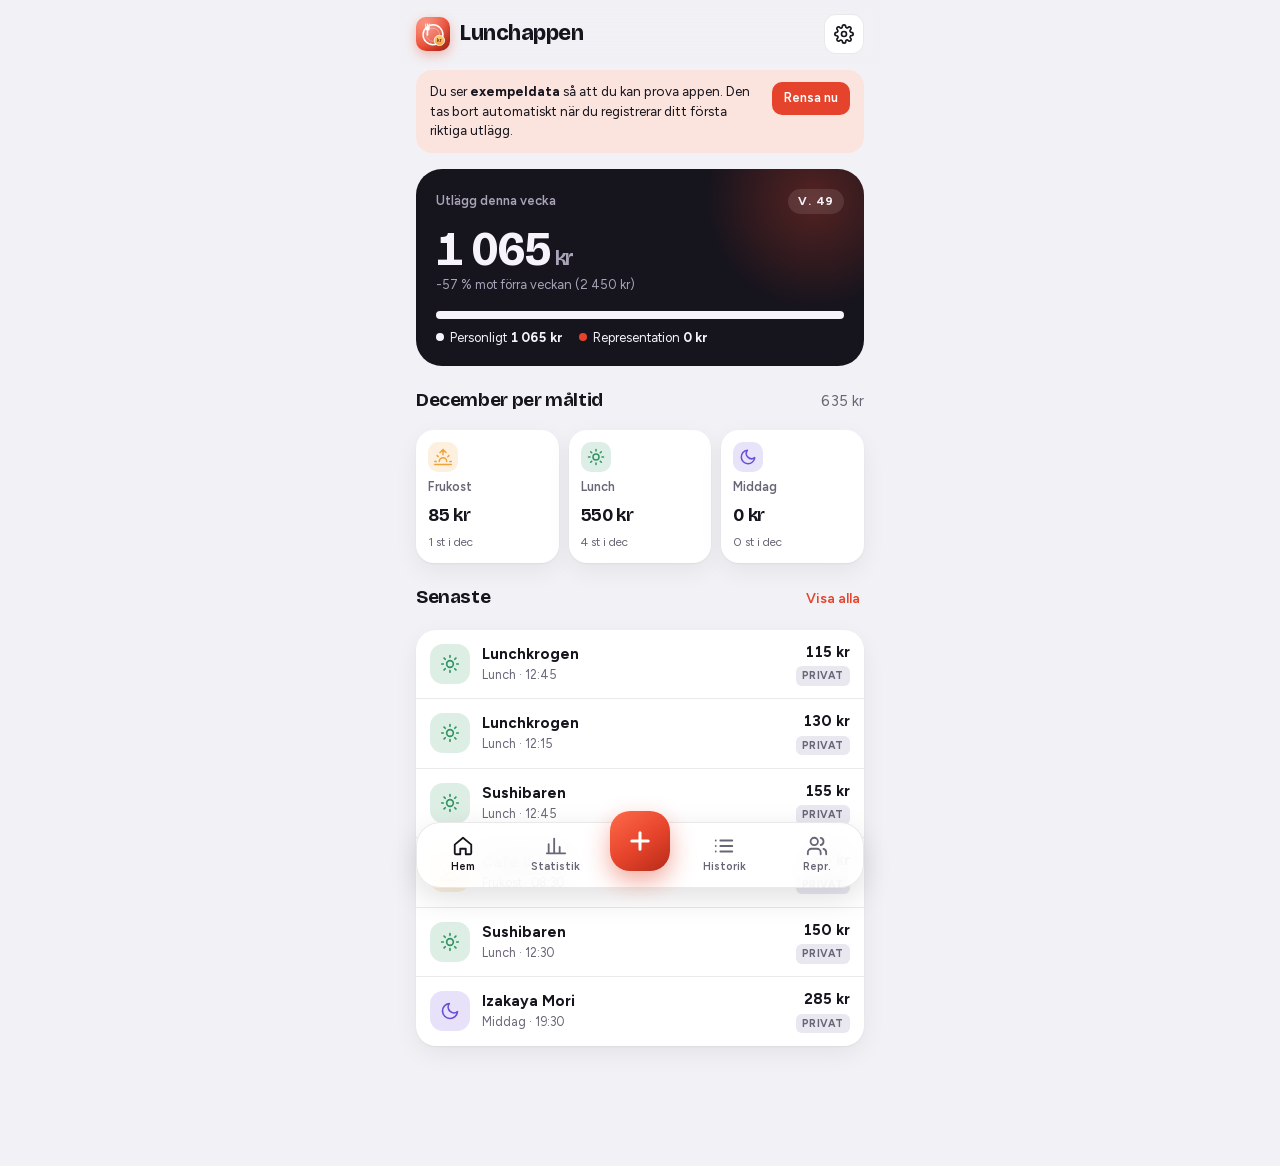
==== ios/Lunchappen/Web/index.html @ dd60bf5c "iOS-app i Xcode, integritetspolicy och byggskript - ios/: Xcode-projekt som paketerar webbappen med " ====
<!doctype html>
<html lang="sv">
<head>
<meta charset="utf-8">
<meta name="viewport" content="width=device-width,initial-scale=1,viewport-fit=cover">
<meta name="format-detection" content="telephone=no">
<title>Lunchappen</title>
<link rel="stylesheet" href="fonts/fonts.css">
<style>
/* Layout: one-column phone app (max 480px), sticky header, fixed bottom bar with a raised add button, bottom sheets for forms. */
:root{
  --bg:#F2F1F5; --surface:#FFFFFF; --surface-2:#E9E7EF; --fg:#16141D; --muted:#696577; --line:rgba(22,20,29,.09);
  --accent:#E5432B; --accent-ink:#FFFFFF; --accent-soft:#FCE4DE;
  --hero-bg:#16141D; --hero-fg:#F6F4FA; --hero-muted:#A9A4B8;
  --personal:#3B3850; --repr:#E5432B;
  --m-frukost:#F2A23A; --m-lunch:#2E9461; --m-middag:#6A4FD6;
  --ok:#2E9461;
  --shadow:0 1px 2px rgba(22,20,29,.05),0 8px 24px rgba(22,20,29,.06);
  --f-display:"Bricolage Grotesque","Avenir Next","Segoe UI",system-ui,sans-serif;
  --f-body:"Figtree","Helvetica Neue","Segoe UI",system-ui,sans-serif;
  --r:20px;
}
@media (prefers-color-scheme: dark){ :root:not([data-theme="light"]){
  --bg:#0E0D13; --surface:#18171F; --surface-2:#23212C; --fg:#F3F1F8; --muted:#9C97AB; --line:rgba(255,255,255,.08);
  --accent:#FF5B40; --accent-ink:#FFFFFF; --accent-soft:#3A1A15;
  --hero-bg:#1E1C27; --hero-fg:#F6F4FA; --hero-muted:#A9A4B8;
  --personal:#C9C5D8; --repr:#FF5B40;
  --m-frukost:#FFB24D; --m-lunch:#3FBF7F; --m-middag:#8C74F2;
  --ok:#3FBF7F; --shadow:0 1px 2px rgba(0,0,0,.4); color-scheme:dark;
}}
:root[data-theme="dark"]{
  --bg:#0E0D13; --surface:#18171F; --surface-2:#23212C; --fg:#F3F1F8; --muted:#9C97AB; --line:rgba(255,255,255,.08);
  --accent:#FF5B40; --accent-ink:#FFFFFF; --accent-soft:#3A1A15;
  --hero-bg:#1E1C27; --hero-fg:#F6F4FA; --hero-muted:#A9A4B8;
  --personal:#C9C5D8; --repr:#FF5B40;
  --m-frukost:#FFB24D; --m-lunch:#3FBF7F; --m-middag:#8C74F2;
  --ok:#3FBF7F; --shadow:0 1px 2px rgba(0,0,0,.4); color-scheme:dark;
}
*{box-sizing:border-box}
html,body{min-height:100%}
body{background:var(--bg);color:var(--fg);font-family:var(--f-body);font-size:15px;line-height:1.45;-webkit-font-smoothing:antialiased;-webkit-tap-highlight-color:transparent}
button,input,select,textarea{font:inherit;color:inherit}
button{cursor:pointer}
:focus-visible{outline:2.5px solid var(--accent);outline-offset:2px;border-radius:8px}
.num{font-variant-numeric:tabular-nums}
.app{max-width:480px;margin:0 auto;padding-inline:16px;padding-block:0 120px}

/* header */
.top{position:sticky;top:env(safe-area-inset-top,0px);z-index:5;background:color-mix(in srgb,var(--bg) 86%,transparent);backdrop-filter:blur(14px);-webkit-backdrop-filter:blur(14px);margin-inline:-16px;padding:14px 16px 10px;display:flex;align-items:center;justify-content:space-between;gap:12px}
.brand{display:flex;align-items:center;gap:10px}
.brand img{width:34px;height:34px;border-radius:10px;box-shadow:0 4px 12px rgba(229,67,43,.35)}
.brand h1{font-family:var(--f-display);font-size:22px;font-weight:750;letter-spacing:-.02em;margin:0;font-variation-settings:"opsz" 40}
.iconbtn{width:40px;height:40px;border-radius:12px;border:1px solid var(--line);background:var(--surface);display:grid;place-items:center}
.iconbtn svg{width:20px;height:20px}

.view{display:flex;flex-direction:column;gap:16px;padding-top:6px}
.view-title{font-family:var(--f-display);font-size:30px;font-weight:750;letter-spacing:-.03em;margin:4px 0 0;text-wrap:balance}
.eyebrow{font-size:11.5px;font-weight:700;letter-spacing:.08em;text-transform:uppercase;color:var(--muted)}

/* sample banner */
.banner{display:flex;gap:12px;align-items:flex-start;background:var(--accent-soft);border-radius:16px;padding:12px 14px;font-size:13.5px}
.banner p{margin:0;flex:1}
.banner button{border:0;background:var(--accent);color:var(--accent-ink);font-weight:600;border-radius:10px;padding:7px 12px;font-size:13px;white-space:nowrap}

/* hero */
.hero{background:var(--hero-bg);color:var(--hero-fg);border-radius:26px;padding:20px 20px 18px;position:relative;overflow:hidden}
.hero::after{content:"";position:absolute;right:-60px;top:-80px;width:220px;height:220px;border-radius:50%;background:radial-gradient(circle,color-mix(in srgb,var(--accent) 55%,transparent),transparent 70%);opacity:.55;pointer-events:none}
.hero .row{display:flex;justify-content:space-between;align-items:center;position:relative;z-index:1}
.hero .lbl{color:var(--hero-muted);font-size:13px;font-weight:600}
.hero .wk{font-size:12px;font-weight:700;letter-spacing:.06em;background:rgba(255,255,255,.1);border-radius:99px;padding:4px 10px}
.hero .big{font-family:var(--f-display);font-weight:700;font-size:48px;letter-spacing:-.035em;line-height:1.05;margin:10px 0 2px;position:relative;z-index:1;font-variation-settings:"opsz" 96}
.hero .big small{font-size:22px;font-weight:600;margin-left:4px;color:var(--hero-muted)}
.hero .cmp{font-size:13px;color:var(--hero-muted);position:relative;z-index:1}
.split{display:flex;height:8px;border-radius:99px;overflow:hidden;background:rgba(255,255,255,.1);margin:16px 0 10px;position:relative;z-index:1}
.split span{display:block;height:100%}
.legend{display:flex;gap:16px;flex-wrap:wrap;font-size:13px;position:relative;z-index:1}
.legend b{font-weight:650}
.dot{display:inline-block;width:8px;height:8px;border-radius:50%;margin-right:6px;vertical-align:1px}

/* meal tiles */
.meals{display:grid;grid-template-columns:repeat(3,1fr);gap:10px}
.meal{background:var(--surface);border-radius:18px;padding:12px;box-shadow:var(--shadow);display:flex;flex-direction:column;gap:6px;min-width:0}
.meal .ic{width:30px;height:30px;border-radius:10px;display:grid;place-items:center}
.meal .ic svg{width:18px;height:18px}
.meal .n{font-size:12.5px;color:var(--muted);font-weight:600}
.meal .v{font-family:var(--f-display);font-size:18px;font-weight:700;letter-spacing:-.02em;white-space:nowrap;overflow:hidden;text-overflow:ellipsis}
.meal .c{font-size:12px;color:var(--muted)}

/* sections & list */
.sec-h{display:flex;justify-content:space-between;align-items:baseline;margin-top:4px}
.sec-h h2{font-family:var(--f-display);font-size:19px;font-weight:700;letter-spacing:-.02em;margin:0}
.link{border:0;background:none;color:var(--accent);font-weight:600;font-size:14px;padding:4px}
.list{background:var(--surface);border-radius:var(--r);box-shadow:var(--shadow);overflow:hidden}
.item{display:flex;align-items:center;gap:12px;padding:12px 14px;border:0;background:none;width:100%;text-align:left;border-top:1px solid var(--line)}
.item:first-child{border-top:0}
.item:active{background:var(--surface-2)}
.item .ic{flex:none;width:40px;height:40px;border-radius:13px;display:grid;place-items:center}
.item .ic svg{width:20px;height:20px}
.item .mid{flex:1;min-width:0}
.item .t{display:block;font-weight:650;white-space:nowrap;overflow:hidden;text-overflow:ellipsis}
.item .s{display:block;font-size:12.5px;color:var(--muted);white-space:nowrap;overflow:hidden;text-overflow:ellipsis}
.item .amt{font-weight:700;white-space:nowrap;text-align:right}
.tag{display:inline-block;font-size:10.5px;font-weight:700;letter-spacing:.05em;text-transform:uppercase;border-radius:6px;padding:2px 6px;margin-top:3px}
.tag.repr{background:var(--accent-soft);color:var(--accent)}
.tag.pers{background:var(--surface-2);color:var(--muted)}
.empty{padding:28px 18px;text-align:center;color:var(--muted)}
.empty strong{display:block;color:var(--fg);font-size:16px;margin-bottom:4px}
.dayhead{display:flex;justify-content:space-between;padding:14px 4px 6px;font-size:13px;font-weight:650;color:var(--muted)}

/* stats */
.seg{display:grid;grid-template-columns:repeat(3,1fr);background:var(--surface-2);border-radius:14px;padding:4px;gap:4px}
.seg button{border:0;background:none;border-radius:10px;padding:9px 6px;font-weight:600;color:var(--muted)}
.seg button[aria-pressed="true"]{background:var(--surface);color:var(--fg);box-shadow:var(--shadow)}
.pnav{display:flex;align-items:center;justify-content:space-between;gap:8px}
.pnav .lab{text-align:center;flex:1;min-width:0}
.pnav .lab b{display:block;font-family:var(--f-display);font-size:18px;font-weight:700;letter-spacing:-.02em}
.pnav .lab span{font-size:13px;color:var(--muted)}
.card{background:var(--surface);border-radius:var(--r);box-shadow:var(--shadow);padding:16px}
.kpis{display:grid;grid-template-columns:1fr 1fr;gap:14px 12px}
.kpi .k{font-size:12.5px;color:var(--muted);font-weight:600}
.kpi .v{font-family:var(--f-display);font-size:22px;font-weight:700;letter-spacing:-.02em}
.kpi.main{grid-column:1/-1}
.kpi.main .v{font-size:38px;letter-spacing:-.035em}
.delta{font-size:12.5px;font-weight:650;border-radius:99px;padding:2px 8px;margin-left:6px;vertical-align:6px;background:var(--surface-2);color:var(--muted)}
.chart svg{display:block;width:100%;height:auto;overflow:visible}
.chart .gl{stroke:var(--line);stroke-width:1}
.chart text{fill:var(--muted);font-size:10px;font-family:var(--f-body)}
.chart .hl{fill:var(--fg);font-weight:700}
.rows{display:flex;flex-direction:column;gap:12px}
.brow .top2{display:flex;justify-content:space-between;font-size:14px;gap:8px}
.brow .top2 span:first-child{min-width:0;overflow:hidden;text-overflow:ellipsis;white-space:nowrap}
.brow .bar{height:8px;border-radius:99px;background:var(--surface-2);margin-top:6px;overflow:hidden}
.brow .bar i{display:block;height:100%;border-radius:99px}
.muted{color:var(--muted)}

/* filters */
.chips{display:flex;gap:8px;overflow-x:auto;padding-bottom:2px;scrollbar-width:none}
.chip{border:1px solid var(--line);background:var(--surface);border-radius:99px;padding:7px 14px;font-weight:600;font-size:13.5px;white-space:nowrap}
.chip[aria-pressed="true"]{background:var(--fg);color:var(--bg);border-color:var(--fg)}
.search{width:100%;border:1px solid var(--line);background:var(--surface);border-radius:14px;padding:11px 14px;font-size:16px}

/* bottom bar */
.tabbar{position:fixed;left:0;right:0;bottom:0;z-index:10;padding:0 16px calc(12px + env(safe-area-inset-bottom,0px));pointer-events:none}
.tabbar nav{pointer-events:auto;max-width:448px;margin:0 auto;display:grid;grid-template-columns:1fr 1fr 76px 1fr 1fr;align-items:center;background:color-mix(in srgb,var(--surface) 88%,transparent);backdrop-filter:blur(18px);-webkit-backdrop-filter:blur(18px);border:1px solid var(--line);border-radius:24px;height:66px;box-shadow:0 10px 30px rgba(0,0,0,.12)}
.tab{border:0;background:none;display:flex;flex-direction:column;align-items:center;gap:2px;font-size:11px;font-weight:600;color:var(--muted);padding:6px 0}
.tab svg{width:22px;height:22px}
.tab[aria-current="page"]{color:var(--fg)}
.fab{justify-self:center;width:60px;height:60px;border-radius:20px;border:0;background:linear-gradient(145deg,#FF6A4A,var(--accent) 55%,#B62B18);color:#fff;display:grid;place-items:center;box-shadow:0 10px 24px rgba(229,67,43,.45);transform:translateY(-14px);transition:transform .15s}
.fab:active{transform:translateY(-14px) scale(.94)}
.fab svg{width:28px;height:28px}

/* sheet */
.scrim{position:fixed;inset:0;background:rgba(10,8,16,.45);z-index:20;opacity:0;transition:opacity .2s}
.scrim.on{opacity:1}
.sheet{position:fixed;left:0;right:0;bottom:0;z-index:21;max-width:520px;margin:0 auto;background:var(--bg);border-radius:28px 28px 0 0;max-height:92%;overflow-y:auto;padding:8px 16px calc(20px + env(safe-area-inset-bottom,0px));transform:translateY(105%);transition:transform .28s cubic-bezier(.2,.8,.2,1)}
.sheet.on{transform:none}
.grab{width:40px;height:5px;border-radius:9px;background:var(--surface-2);margin:4px auto 10px}
.sheet h3{font-family:var(--f-display);font-size:22px;font-weight:700;letter-spacing:-.02em;margin:0}
.sh-head{display:flex;justify-content:space-between;align-items:center;margin-bottom:12px}
.form{display:flex;flex-direction:column;gap:14px}
.amount{background:var(--surface);border-radius:22px;padding:16px;display:flex;align-items:baseline;justify-content:center;gap:6px;box-shadow:var(--shadow)}
.amount input{border:0;background:none;outline:none;font-family:var(--f-display);font-weight:700;font-size:52px;letter-spacing:-.035em;width:100%;max-width:240px;text-align:right;font-variant-numeric:tabular-nums;padding:0}
.amount input::placeholder{color:var(--surface-2)}
.field .amount input{border:0;background:none;padding:0;border-radius:0}
.amount span{font-family:var(--f-display);font-size:24px;font-weight:600;color:var(--muted)}
.amount:focus-within{outline:2.5px solid var(--accent);outline-offset:2px}
.mealpick{display:grid;grid-template-columns:repeat(3,1fr);gap:8px}
.mealpick button{border:1.5px solid var(--line);background:var(--surface);border-radius:16px;padding:12px 6px;display:flex;flex-direction:column;align-items:center;gap:6px;font-weight:650}
.mealpick button svg{width:22px;height:22px}
.mealpick button[aria-pressed="true"]{border-color:var(--mc);background:color-mix(in srgb,var(--mc) 14%,var(--surface))}
.field{display:flex;flex-direction:column;gap:6px}
.field label{font-size:13px;font-weight:650;color:var(--muted)}
.field input,.field textarea,.field select{font-size:16px;border:1px solid var(--line);background:var(--surface);border-radius:14px;padding:12px 14px;width:100%;min-width:0}
.field textarea{resize:vertical;min-height:64px}
.two{display:grid;grid-template-columns:1fr 1fr;gap:10px}
.quick{display:flex;gap:6px;flex-wrap:wrap}
.quick button{border:0;background:var(--surface-2);border-radius:99px;padding:5px 11px;font-size:13px;font-weight:600}
.near{display:flex;flex-direction:column;gap:8px}
.near-st{display:flex;align-items:center;gap:8px;font-size:13px;color:var(--muted)}
.near-st svg{width:16px;height:16px;flex:none;color:var(--accent)}
.near-st.busy svg{animation:pulse 1.1s ease-in-out infinite}
@keyframes pulse{50%{opacity:.35}}
.quick button.nb{background:var(--surface);border:1px solid var(--line)}
.quick button.nb small{color:var(--muted);font-weight:500;margin-left:4px}
.quick button.nb[aria-pressed="true"]{border-color:var(--accent);background:var(--accent-soft)}
.lblrow{display:flex;justify-content:space-between;align-items:center;gap:8px}
.lblrow .link{font-size:13px;padding:0;display:inline-flex;align-items:center;gap:4px}
.lblrow .link svg{width:14px;height:14px}
.sublbl{font-size:11.5px;font-weight:700;letter-spacing:.06em;text-transform:uppercase;color:var(--muted)}
.switch{display:flex;align-items:center;gap:12px;background:var(--surface);border-radius:18px;padding:14px;border:1.5px solid transparent}
.switch.on{border-color:var(--accent);background:color-mix(in srgb,var(--accent) 7%,var(--surface))}
.switch .txt{flex:1}
.switch .txt b{display:block}
.switch .txt span{font-size:12.5px;color:var(--muted)}
.tgl{position:relative;width:52px;height:32px;flex:none}
.tgl input{position:absolute;inset:0;opacity:0;margin:0;cursor:pointer;z-index:1}
.tgl i{position:absolute;inset:0;border-radius:99px;background:var(--surface-2);transition:background .2s}
.tgl i::after{content:"";position:absolute;top:3px;left:3px;width:26px;height:26px;border-radius:50%;background:#fff;box-shadow:0 2px 6px rgba(0,0,0,.2);transition:transform .2s}
.tgl input:checked+i{background:var(--accent)}
.tgl input:checked+i::after{transform:translateX(20px)}
.tgl input:focus-visible+i{outline:2.5px solid var(--accent);outline-offset:2px}
.repr-fields{display:flex;flex-direction:column;gap:12px}
.btn{border:0;border-radius:16px;padding:15px;font-weight:700;font-size:16px;width:100%}
.btn.primary{background:var(--fg);color:var(--bg)}
.btn.ghost{background:var(--surface);color:var(--fg);border:1px solid var(--line)}
.btn.danger{background:none;color:var(--accent);font-weight:650}
.btn.danger.armed{background:var(--accent);color:var(--accent-ink)}
.err{color:var(--accent);font-size:13px;font-weight:600;margin:-6px 0 0;text-align:center}
.setlist{display:flex;flex-direction:column;gap:10px}
.setlist .card p{margin:4px 0 0;font-size:13px;color:var(--muted)}
.howto{font-size:13.5px;margin:0;padding-left:18px;color:var(--muted)}
.howto li{margin:3px 0}
.howto b{color:var(--fg)}

.toast{position:fixed;left:50%;bottom:calc(100px + env(safe-area-inset-bottom,0px));transform:translate(-50%,20px);background:var(--fg);color:var(--bg);padding:11px 16px;border-radius:14px;font-weight:600;font-size:14px;z-index:30;opacity:0;transition:all .25s;pointer-events:none;max-width:calc(100% - 32px);text-align:center}
.toast.on{opacity:1;transform:translate(-50%,0)}
.toast.warn{background:var(--accent);color:var(--accent-ink);display:flex;gap:10px;align-items:flex-start;text-align:left;padding:13px 16px;width:max-content}
.toast.warn svg{width:20px;height:20px;flex:none;margin-top:1px}
.bstat .row2{display:flex;justify-content:space-between;align-items:baseline;gap:8px;flex-wrap:wrap}
.bstat .big{font-family:var(--f-display);font-size:34px;font-weight:700;letter-spacing:-.03em}
.bstat .of{color:var(--muted);font-weight:600}
.pbar{height:12px;border-radius:99px;background:var(--surface-2);overflow:hidden;margin:12px 0 8px;position:relative}
.pbar i{display:block;height:100%;border-radius:99px;background:var(--ok);transition:width .3s}
.pbar.near i{background:var(--m-frukost)}
.pbar.over i{background:var(--accent)}
.bnote{font-size:13.5px;font-weight:650}
.bnote.over{color:var(--accent)}
.whist{display:flex;flex-direction:column;gap:10px}
.wrow{display:grid;grid-template-columns:44px 1fr auto;gap:10px;align-items:center;font-size:13.5px}
.wrow .bar{height:8px;border-radius:99px;background:var(--surface-2);overflow:hidden;position:relative}
.wrow .bar i{display:block;height:100%;background:var(--personal);border-radius:99px}
.wrow.over .bar i{background:var(--accent)}
.wrow .bar b{position:absolute;top:-3px;bottom:-3px;width:2px;background:var(--fg);opacity:.55}
.wrow.over .amt{color:var(--accent);font-weight:700}
.navrow{display:flex;align-items:center;gap:12px;width:100%;text-align:left;border:0;background:var(--surface);border-radius:var(--r);box-shadow:var(--shadow);padding:16px}
.navrow .mid{flex:1;min-width:0}
.navrow .mid span{display:block;font-size:13px;color:var(--muted)}
.navrow>svg{width:18px;height:18px;color:var(--muted)}

@media (prefers-reduced-motion: reduce){*{transition:none!important;animation:none!important}}
</style>

<style>html{color-scheme:light dark}body{margin:0;padding-top:env(safe-area-inset-top,0px);-webkit-user-select:none;user-select:none;-webkit-touch-callout:none}input,textarea{-webkit-user-select:text;user-select:text}[hidden]{display:none!important}img{max-width:100%}</style>
<script>try{var t=localStorage.getItem('lunchappen.theme');if(t==='light'||t==='dark')document.documentElement.setAttribute('data-theme',t)}catch(e){}</script>
</head>
<body>
<div class="app">
  <header class="top">
    <div class="brand"><img id="logo" alt=""><h1>Lunchappen</h1></div>
    <button class="iconbtn" id="btn-settings" aria-label="Inställningar">
      <svg viewBox="0 0 24 24" fill="none" stroke="currentColor" stroke-width="2" stroke-linecap="round"><circle cx="12" cy="12" r="3"/><path d="M19.4 15a1.7 1.7 0 0 0 .3 1.8l.1.1a2 2 0 1 1-2.8 2.8l-.1-.1a1.7 1.7 0 0 0-1.8-.3 1.7 1.7 0 0 0-1 1.5V21a2 2 0 1 1-4 0v-.1a1.7 1.7 0 0 0-1.1-1.5 1.7 1.7 0 0 0-1.8.3l-.1.1a2 2 0 1 1-2.8-2.8l.1-.1a1.7 1.7 0 0 0 .3-1.8 1.7 1.7 0 0 0-1.5-1H3a2 2 0 1 1 0-4h.1a1.7 1.7 0 0 0 1.5-1.1 1.7 1.7 0 0 0-.3-1.8l-.1-.1a2 2 0 1 1 2.8-2.8l.1.1a1.7 1.7 0 0 0 1.8.3H9a1.7 1.7 0 0 0 1-1.5V3a2 2 0 1 1 4 0v.1a1.7 1.7 0 0 0 1 1.5 1.7 1.7 0 0 0 1.8-.3l.1-.1a2 2 0 1 1 2.8 2.8l-.1.1a1.7 1.7 0 0 0-.3 1.8V9a1.7 1.7 0 0 0 1.5 1H21a2 2 0 1 1 0 4h-.1a1.7 1.7 0 0 0-1.5 1z"/></svg>
    </button>
  </header>
  <main id="view" class="view"></main>
</div>

<div class="tabbar"><nav aria-label="Huvudmeny">
  <button class="tab" data-tab="home"><svg viewBox="0 0 24 24" fill="none" stroke="currentColor" stroke-width="2" stroke-linecap="round" stroke-linejoin="round"><path d="M3 10.5 12 3l9 7.5V20a1 1 0 0 1-1 1h-5v-6h-6v6H4a1 1 0 0 1-1-1z"/></svg>Hem</button>
  <button class="tab" data-tab="stats"><svg viewBox="0 0 24 24" fill="none" stroke="currentColor" stroke-width="2" stroke-linecap="round"><path d="M4 20V10M10 20V4M16 20v-7M22 20H2"/></svg>Statistik</button>
  <button class="fab" id="btn-add" aria-label="Registrera utlägg"><svg viewBox="0 0 24 24" fill="none" stroke="currentColor" stroke-width="2.6" stroke-linecap="round"><path d="M12 5v14M5 12h14"/></svg></button>
  <button class="tab" data-tab="history"><svg viewBox="0 0 24 24" fill="none" stroke="currentColor" stroke-width="2" stroke-linecap="round"><path d="M8 6h13M8 12h13M8 18h13M3 6h.01M3 12h.01M3 18h.01"/></svg>Historik</button>
  <button class="tab" data-tab="repr"><svg viewBox="0 0 24 24" fill="none" stroke="currentColor" stroke-width="2" stroke-linecap="round" stroke-linejoin="round"><path d="M16 21v-2a4 4 0 0 0-4-4H6a4 4 0 0 0-4 4v2"/><circle cx="9" cy="7" r="4"/><path d="M22 21v-2a4 4 0 0 0-3-3.9M16 3.1a4 4 0 0 1 0 7.8"/></svg>Repr.</button>
</nav></div>

<div class="scrim" id="scrim" hidden></div>
<section class="sheet" id="sheet" role="dialog" aria-modal="true" aria-labelledby="sheet-title" hidden></section>
<div class="toast" id="toast" role="status" aria-live="polite"></div>

<script>
(function(){
'use strict';
const LS_KEY='lunchappen.v1';
const MEALS={
  frukost:{n:'Frukost',c:'var(--m-frukost)',ic:'<svg viewBox="0 0 24 24" fill="none" stroke="currentColor" stroke-width="2" stroke-linecap="round"><path d="M17 18a5 5 0 0 0-10 0M12 2v7M4.2 10.2l1.4 1.4M1 18h2M21 18h2M18.4 11.6l1.4-1.4M23 22H1M8 6l4-4 4 4"/></svg>'},
  lunch:{n:'Lunch',c:'var(--m-lunch)',ic:'<svg viewBox="0 0 24 24" fill="none" stroke="currentColor" stroke-width="2" stroke-linecap="round"><circle cx="12" cy="12" r="4"/><path d="M12 2v2M12 20v2M4.9 4.9l1.4 1.4M17.7 17.7l1.4 1.4M2 12h2M20 12h2M6.3 17.7l-1.4 1.4M19.1 4.9l-1.4 1.4"/></svg>'},
  middag:{n:'Middag',c:'var(--m-middag)',ic:'<svg viewBox="0 0 24 24" fill="none" stroke="currentColor" stroke-width="2" stroke-linecap="round" stroke-linejoin="round"><path d="M21 12.8A9 9 0 1 1 11.2 3a7 7 0 0 0 9.8 9.8z"/></svg>'}
};
const MONTHS=['januari','februari','mars','april','maj','juni','juli','augusti','september','oktober','november','december'];
const MON_SHORT=['jan','feb','mar','apr','maj','jun','jul','aug','sep','okt','nov','dec'];
const DAYS_SHORT=['mån','tis','ons','tors','fre','lör','sön'];
const DAYS_LONG=['måndag','tisdag','onsdag','torsdag','fredag','lördag','söndag'];

let state={entries:[],settings:{currency:'SEK'},sampleMode:false};
let ui={tab:'home',mode:'week',anchor:new Date(),filter:'all',q:''};

/* ---------- storage ---------- */
function load(){
  let raw=null;
  try{raw=localStorage.getItem(LS_KEY)}catch(e){}
  if(raw){try{const s=JSON.parse(raw);if(s&&Array.isArray(s.entries)){state=Object.assign(state,s);return}}catch(e){}}
  state.entries=makeSamples();state.sampleMode=true;
}
function save(){try{localStorage.setItem(LS_KEY,JSON.stringify(state))}catch(e){}}

/* ---------- helpers ---------- */
const $=s=>document.querySelector(s);
const esc=s=>String(s==null?'':s).replace(/[&<>"']/g,c=>({'&':'&amp;','<':'&lt;','>':'&gt;','"':'&quot;',"'":'&#39;'}[c]));
const pad=n=>String(n).padStart(2,'0');
const uid=()=>Date.now().toString(36)+Math.random().toString(36).slice(2,7);
function fmt(ore,opts){
  const cur=state.settings.currency||'SEK';
  const v=ore/100;
  const dec=(opts&&opts.dec)?2:(Number.isInteger(v)?0:2);
  try{return new Intl.NumberFormat('sv-SE',{style:'currency',currency:cur,minimumFractionDigits:dec,maximumFractionDigits:dec}).format(v)}catch(e){return v.toFixed(dec)+' '+cur}
}
function fmtNum(ore){return new Intl.NumberFormat('sv-SE',{maximumFractionDigits:0}).format(Math.round(ore/100))}
function curSym(){const c=state.settings.currency||'SEK';return ({SEK:'kr',NOK:'kr',DKK:'kr',EUR:'€',USD:'$',GBP:'£'})[c]||c}
function parseAmount(s){
  s=String(s||'').replace(/\s/g,'').replace(/kr/i,'').replace(',', '.');
  if(!/^\d+(\.\d{0,2})?$/.test(s))return NaN;
  return Math.round(parseFloat(s)*100);
}
function toLocalStr(d){return d.getFullYear()+'-'+pad(d.getMonth()+1)+'-'+pad(d.getDate())+'T'+pad(d.getHours())+':'+pad(d.getMinutes())}
function parseLocal(s){const m=/^(\d{4})-(\d{2})-(\d{2})T(\d{2}):(\d{2})/.exec(s||'');return m?new Date(+m[1],m[2]-1,+m[3],+m[4],+m[5]):new Date(NaN)}
function startOfDay(d){return new Date(d.getFullYear(),d.getMonth(),d.getDate())}
function addDays(d,n){const x=new Date(d);x.setDate(x.getDate()+n);return x}
function mondayOf(d){const x=startOfDay(d);const wd=(x.getDay()+6)%7;return addDays(x,-wd)}
function isoWeek(d){
  const t=new Date(Date.UTC(d.getFullYear(),d.getMonth(),d.getDate()));
  const day=t.getUTCDay()||7;t.setUTCDate(t.getUTCDate()+4-day);
  const y=t.getUTCFullYear();const y0=new Date(Date.UTC(y,0,1));
  return {week:Math.ceil(((t-y0)/864e5+1)/7),year:y};
}
function sameDay(a,b){return a.getFullYear()===b.getFullYear()&&a.getMonth()===b.getMonth()&&a.getDate()===b.getDate()}
function mealFor(d){const h=d.getHours()+d.getMinutes()/60;return h<10.5?'frukost':h<15.5?'lunch':'middag'}
function dayLabel(d){
  const today=startOfDay(new Date());const dd=startOfDay(d);
  const diff=Math.round((today-dd)/864e5);
  if(diff===0)return 'Idag';if(diff===1)return 'Igår';
  const s=DAYS_LONG[(d.getDay()+6)%7]+' '+d.getDate()+' '+MONTHS[d.getMonth()];
  return s.charAt(0).toUpperCase()+s.slice(1)+(d.getFullYear()!==today.getFullYear()?' '+d.getFullYear():'');
}

/* ---------- periods ---------- */
function range(mode,anchor){
  const a=new Date(anchor);
  if(mode==='week'){
    const start=mondayOf(a),end=addDays(start,7),w=isoWeek(start),last=addDays(start,6);
    const sub=start.getMonth()===last.getMonth()?start.getDate()+'–'+last.getDate()+' '+MON_SHORT[last.getMonth()]:start.getDate()+' '+MON_SHORT[start.getMonth()]+' – '+last.getDate()+' '+MON_SHORT[last.getMonth()];
    return {start,end,title:'Vecka '+w.week,sub:sub+' '+last.getFullYear(),
      buckets:DAYS_SHORT.map((l,i)=>({l:l,s:addDays(start,i),e:addDays(start,i+1)}))};
  }
  if(mode==='month'){
    const start=new Date(a.getFullYear(),a.getMonth(),1),end=new Date(a.getFullYear(),a.getMonth()+1,1);
    const n=Math.round((end-start)/864e5),b=[];
    for(let i=0;i<n;i++){const s=addDays(start,i);b.push({l:(i===0||(i+1)%5===0)?String(i+1):'',s:s,e:addDays(start,i+1)})}
    const t=MONTHS[a.getMonth()];
    return {start,end,title:t.charAt(0).toUpperCase()+t.slice(1),sub:String(a.getFullYear()),buckets:b};
  }
  const start=new Date(a.getFullYear(),0,1),end=new Date(a.getFullYear()+1,0,1);
  return {start,end,title:String(a.getFullYear()),sub:'Hela året',
    buckets:MON_SHORT.map((l,i)=>({l:l.charAt(0).toUpperCase(),s:new Date(a.getFullYear(),i,1),e:new Date(a.getFullYear(),i+1,1)}))};
}
function shift(mode,anchor,dir){
  const a=new Date(anchor);
  if(mode==='week')return addDays(a,7*dir);
  if(mode==='month')return new Date(a.getFullYear(),a.getMonth()+dir,1);
  return new Date(a.getFullYear()+dir,0,1);
}
function inRange(r){return state.entries.filter(e=>{const d=parseLocal(e.date);return d>=r.start&&d<r.end})}
function sum(list,pred){return list.reduce((t,e)=>t+(!pred||pred(e)?e.amount:0),0)}

/* ---------- samples ---------- */
function makeSamples(){
  let seed=42;const rnd=()=>(seed=(seed*16807)%2147483647)/2147483647;
  const pick=a=>a[Math.floor(rnd()*a.length)];
  const lunchP=['Lunchkrogen','Bistro Nord','Thai Garden','Sushibaren','Café Linnea','Pizzeria Napoli','Tre Bröder'];
  const dinnerP=['Hamnkrogen','Brasserie Ljus','Trattoria Sole','Bistro Nord','Izakaya Mori'];
  const bfP=['Café Linnea','Bageriet','Espressobaren'];
  const clients=['Nordvik AB – Anna Berg, Johan Ek','Kvarn & Co – Sara Lind','Holm Konsult – Peter Holm, Lisa Ny','Bergström Bygg – Erik Bergström'];
  const out=[];const today=startOfDay(new Date());
  for(let i=75;i>=0;i--){
    const d=addDays(today,-i);const wd=(d.getDay()+6)%7;
    const mk=(meal,h,place,min,max,repr)=>{
      const dt=new Date(d);dt.setHours(h,Math.floor(rnd()*4)*15);
      if(dt>new Date())return;
      const amt=Math.round((min+rnd()*(max-min))/5)*500;
      const e={id:uid()+i+meal,amount:amt,meal:meal,type:repr?'representation':'personlig',place:place,date:toLocalStr(dt),note:'',sample:true};
      if(repr){e.guests=pick(clients);e.purpose=pick(['Kundmöte','Uppföljning av offert','Projektstart','Avtalsförhandling'])}
      out.push(e);
    };
    if(rnd()<.22)mk('frukost',8,pick(bfP),45,98,false);
    if(wd<5&&rnd()<.82){const r=rnd()<.12;mk('lunch',12,pick(lunchP),109,r?420:169,r)}
    if(rnd()<(wd>=4?.45:.2)){const r=wd<5&&rnd()<.3;mk('middag',19,pick(dinnerP),210,r?1450:560,r)}
  }
  return out;
}

/* ---------- render: shared ---------- */
function mealIcon(m,size){const M=MEALS[m];return '<span class="ic" style="background:color-mix(in srgb,'+M.c+' 16%,transparent);color:'+M.c+'">'+M.ic+'</span>'}
function itemHTML(e){
  const d=parseLocal(e.date);const M=MEALS[e.meal]||MEALS.lunch;
  const sub=[M.n,pad(d.getHours())+':'+pad(d.getMinutes()),e.type==='representation'&&e.guests?e.guests:''].filter(Boolean).join(' · ');
  return '<button class="item" data-edit="'+esc(e.id)+'">'+mealIcon(e.meal)+
    '<span class="mid"><span class="t">'+esc(e.place||'Restaurang')+'</span><span class="s">'+esc(sub)+'</span></span>'+
    '<span class="amt num">'+fmt(e.amount)+'<br><span class="tag '+(e.type==='representation'?'repr">Repr':'pers">Privat')+'</span></span></button>';
}
function sorted(list){return list.slice().sort((a,b)=>a.date<b.date?1:a.date>b.date?-1:0)}
function bannerHTML(){
  return state.sampleMode?'<div class="banner"><p>Du ser <b>exempeldata</b> så att du kan prova appen. Den tas bort automatiskt när du registrerar ditt första riktiga utlägg.</p><button data-act="clear-samples">Rensa nu</button></div>':'';
}

/* ---------- home ---------- */
function renderHome(){
  const now=new Date();const r=range('week',now);const list=inRange(r);
  const prev=inRange(range('week',addDays(now,-7)));
  const total=sum(list),pers=sum(list,e=>e.type!=='representation'),repr=total-pers;
  const prevTotal=sum(prev);
  const mr=range('month',now);const mlist=inRange(mr);
  const pct=total?Math.round(pers/total*100):0;
  let cmp='Inga utlägg förra veckan';
  if(prevTotal){const d=Math.round((total-prevTotal)/prevTotal*100);cmp=(d>0?'+':'')+d+' % mot förra veckan ('+fmt(prevTotal)+')'}
  const w=isoWeek(now);
  const tiles=Object.keys(MEALS).map(k=>{
    const l=mlist.filter(e=>e.meal===k);
    return '<div class="meal">'+mealIcon(k).replace('class="ic"','class="ic"')+'<span class="n">'+MEALS[k].n+'</span><span class="v num">'+fmt(sum(l))+'</span><span class="c">'+l.length+' st i '+MON_SHORT[now.getMonth()]+'</span></div>';
  }).join('');
  const recent=sorted(state.entries).slice(0,6);
  $('#view').innerHTML=bannerHTML()+
   '<section class="hero" aria-label="Den här veckan">'+
     '<div class="row"><span class="lbl">Utlägg denna vecka</span><span class="wk">V. '+w.week+'</span></div>'+
     '<div class="big num">'+fmtNum(total)+'<small>'+esc(curSym())+'</small></div>'+
     '<div class="cmp">'+esc(cmp)+'</div>'+
     '<div class="split" role="img" aria-label="'+pct+' procent personligt"><span style="width:'+(total?pers/total*100:0)+'%;background:var(--hero-fg)"></span><span style="width:'+(total?repr/total*100:0)+'%;background:var(--repr)"></span></div>'+
     '<div class="legend"><span><i class="dot" style="background:var(--hero-fg)"></i>Personligt <b class="num">'+fmt(pers)+'</b></span><span><i class="dot" style="background:var(--repr)"></i>Representation <b class="num">'+fmt(repr)+'</b></span></div>'+
   '</section>'+
   '<div class="sec-h"><h2>'+MONTHS[now.getMonth()].replace(/^./,c=>c.toUpperCase())+' per måltid</h2><span class="muted num">'+fmt(sum(mlist))+'</span></div>'+
   '<div class="meals">'+tiles+'</div>'+
   '<div class="sec-h"><h2>Senaste</h2><button class="link" data-go="history">Visa alla</button></div>'+
   '<div class="list">'+(recent.length?recent.map(itemHTML).join(''):'<div class="empty"><strong>Inga utlägg än</strong>Tryck på plus för att registrera din första måltid.</div>')+'</div>';
}

/* ---------- stats ---------- */
function chartSVG(r){
  const W=340,H=170,top=10,bottom=22,left=4,right=40;
  const ch=H-top-bottom,cw=W-left-right;
  const data=r.buckets.map(b=>{const l=state.entries.filter(e=>{const d=parseLocal(e.date);return d>=b.s&&d<b.e});return {l:b.l,p:sum(l,e=>e.type!=='representation'),x:sum(l,e=>e.type==='representation'),now:new Date()>=b.s&&new Date()<b.e}});
  const max=Math.max(1,...data.map(d=>d.p+d.x));
  const stepRaw=max/100/3;const mag=Math.pow(10,Math.floor(Math.log10(Math.max(stepRaw,1))));
  const step=[1,2,2.5,5,10].map(m=>m*mag).find(s=>s>=stepRaw)*100;
  const ymax=step*3;
  const y=v=>top+ch-(v/ymax)*ch;
  const n=data.length,slot=cw/n,bw=Math.max(3,Math.min(26,slot*.62));
  let g='';
  for(let i=0;i<=3;i++){const v=step*i;g+='<line class="gl" x1="'+left+'" x2="'+(W-right+4)+'" y1="'+y(v)+'" y2="'+y(v)+'"/><text x="'+(W-right+8)+'" y="'+(y(v)+3.5)+'">'+fmtNum(v)+'</text>'}
  let bars='';
  data.forEach((d,i)=>{
    const cx=left+slot*i+slot/2,x=cx-bw/2,rad=Math.min(5,bw/2);
    const hp=(d.p/ymax)*ch,hx=(d.x/ymax)*ch;
    if(d.p+d.x>0){
      const tot=hp+hx,yt=top+ch-tot;
      bars+='<clipPath id="cp'+i+'"><rect x="'+x+'" y="'+yt+'" width="'+bw+'" height="'+(tot+rad)+'" rx="'+rad+'"/></clipPath>'+
        '<g clip-path="url(#cp'+i+')"><rect x="'+x+'" y="'+(top+ch-hp)+'" width="'+bw+'" height="'+hp+'" fill="var(--personal)"/>'+
        '<rect x="'+x+'" y="'+yt+'" width="'+bw+'" height="'+hx+'" fill="var(--repr)"/></g>';
    }else{
      bars+='<rect x="'+x+'" y="'+(top+ch-2)+'" width="'+bw+'" height="2" rx="1" fill="var(--surface-2)"/>';
    }
    if(d.l)bars+='<text x="'+cx+'" y="'+(H-6)+'" text-anchor="middle"'+(d.now?' class="hl"':'')+'>'+d.l+'</text>';
  });
  return '<svg viewBox="0 0 '+W+' '+H+'" role="img" aria-label="Utlägg per period">'+g+bars+'</svg>';
}
function renderStats(){
  const r=range(ui.mode,ui.anchor);const list=inRange(r);
  const prevR=range(ui.mode,shift(ui.mode,ui.anchor,-1));const prevT=sum(inRange(prevR));
  const total=sum(list),repr=sum(list,e=>e.type==='representation'),pers=total-repr;
  const avg=list.length?Math.round(total/list.length):0;
  let delta='';
  if(prevT){const d=Math.round((total-prevT)/prevT*100);delta='<span class="delta">'+(d>0?'+':'')+d+' %</span>'}
  const mealRows=Object.keys(MEALS).map(k=>{const l=list.filter(e=>e.meal===k),t=sum(l);
    return '<div class="brow"><div class="top2"><span><i class="dot" style="background:'+MEALS[k].c+'"></i>'+MEALS[k].n+' <span class="muted">· '+l.length+' st · snitt '+(l.length?fmt(Math.round(t/l.length)):'–')+'</span></span><b class="num">'+fmt(t)+'</b></div><div class="bar"><i style="width:'+(total?t/total*100:0)+'%;background:'+MEALS[k].c+'"></i></div></div>'}).join('');
  const places={};list.forEach(e=>{const p=(e.place||'Okänt').trim();places[p]=places[p]||{t:0,n:0};places[p].t+=e.amount;places[p].n++});
  const top=Object.entries(places).sort((a,b)=>b[1].t-a[1].t).slice(0,5);
  const topMax=top.length?top[0][1].t:1;
  const topRows=top.length?top.map(([p,v])=>'<div class="brow"><div class="top2"><span>'+esc(p)+' <span class="muted">· '+v.n+' besök</span></span><b class="num">'+fmt(v.t)+'</b></div><div class="bar"><i style="width:'+(v.t/topMax*100)+'%;background:var(--fg)"></i></div></div>').join(''):'<p class="muted" style="margin:0">Inga besök i perioden.</p>';
  const isCurrent=r.start<=new Date()&&new Date()<r.end;
  $('#view').innerHTML=
   '<h2 class="view-title">Statistik</h2>'+
   '<div class="seg" role="group" aria-label="Period">'+[['week','Vecka'],['month','Månad'],['year','År']].map(([k,l])=>'<button data-mode="'+k+'" aria-pressed="'+(ui.mode===k)+'">'+l+'</button>').join('')+'</div>'+
   '<div class="pnav"><button class="iconbtn" data-shift="-1" aria-label="Föregående period"><svg viewBox="0 0 24 24" fill="none" stroke="currentColor" stroke-width="2.2" stroke-linecap="round"><path d="m15 18-6-6 6-6"/></svg></button>'+
     '<div class="lab"><b>'+esc(r.title)+'</b><span>'+esc(r.sub)+(isCurrent?'':' · <button class="link" data-act="today" style="padding:0;font-size:13px">Till nu</button>')+'</span></div>'+
     '<button class="iconbtn" data-shift="1" aria-label="Nästa period"><svg viewBox="0 0 24 24" fill="none" stroke="currentColor" stroke-width="2.2" stroke-linecap="round"><path d="m9 18 6-6-6-6"/></svg></button></div>'+
   '<div class="card"><div class="kpis">'+
     '<div class="kpi main"><div class="k">Totalt</div><div class="v num">'+fmt(total)+delta+'</div></div>'+
     '<div class="kpi"><div class="k"><i class="dot" style="background:var(--personal)"></i>Personligt</div><div class="v num">'+fmt(pers)+'</div></div>'+
     '<div class="kpi"><div class="k"><i class="dot" style="background:var(--repr)"></i>Representation</div><div class="v num">'+fmt(repr)+'</div></div>'+
     '<div class="kpi"><div class="k">Måltider</div><div class="v num">'+list.length+'</div></div>'+
     '<div class="kpi"><div class="k">Snitt per måltid</div><div class="v num">'+(list.length?fmt(avg):'–')+'</div></div>'+
   '</div></div>'+
   '<div class="card chart">'+chartSVG(r)+'</div>'+
   '<div class="sec-h"><h2>Per måltid</h2></div><div class="card rows">'+mealRows+'</div>'+
   '<div class="sec-h"><h2>Mest besökt</h2></div><div class="card rows">'+topRows+'</div>';
}

/* ---------- history / representation ---------- */
function renderList(reprOnly){
  let list=state.entries;
  const f=reprOnly?'representation':ui.filter;
  if(f!=='all')list=list.filter(e=>f==='representation'?e.type==='representation':e.type!=='representation');
  const q=ui.q.trim().toLowerCase();
  if(q)list=list.filter(e=>[e.place,e.guests,e.purpose,e.note,MEALS[e.meal]&&MEALS[e.meal].n].join(' ').toLowerCase().includes(q));
  list=sorted(list);
  const groups=[];let cur=null;
  list.forEach(e=>{const k=e.date.slice(0,10);if(!cur||cur.k!==k){cur={k:k,d:parseLocal(e.date),items:[]};groups.push(cur)}cur.items.push(e)});
  const head=reprOnly?
    '<h2 class="view-title">Representation</h2><p class="muted" style="margin:-8px 0 0">Alla måltider du markerat som representation, med deltagare och syfte.</p>'+
    '<div class="card"><div class="kpis"><div class="kpi"><div class="k">I år</div><div class="v num">'+fmt(sum(inRange(range('year',new Date())),e=>e.type==='representation'))+'</div></div><div class="kpi"><div class="k">Denna månad</div><div class="v num">'+fmt(sum(inRange(range('month',new Date())),e=>e.type==='representation'))+'</div></div></div></div>'
    :'<h2 class="view-title">Historik</h2><div class="chips" role="group" aria-label="Filter">'+[['all','Alla'],['personlig','Personligt'],['representation','Representation']].map(([k,l])=>'<button class="chip" data-filter="'+k+'" aria-pressed="'+(ui.filter===k)+'">'+l+'</button>').join('')+'</div>';
  $('#view').innerHTML=(reprOnly?'':bannerHTML())+head+
   '<input class="search" id="q" type="search" placeholder="Sök restaurang, deltagare, syfte…" value="'+esc(ui.q)+'" aria-label="Sök">'+
   '<div id="groups">'+(groups.length?groups.map(g=>'<div class="dayhead"><span>'+esc(dayLabel(g.d))+'</span><span class="num">'+fmt(sum(g.items))+'</span></div><div class="list">'+g.items.map(itemHTML).join('')+'</div>').join(''):
     '<div class="list"><div class="empty"><strong>'+(reprOnly?'Ingen representation än':'Inget att visa')+'</strong>'+(reprOnly?'Slå på "Representation" när du registrerar en måltid med kund eller kollega.':'Prova ett annat filter eller en annan sökning.')+'</div></div>')+'</div>';
}

function render(){
  document.querySelectorAll('.tab').forEach(t=>{if(t.dataset.tab===ui.tab)t.setAttribute('aria-current','page');else t.removeAttribute('aria-current')});
  if(ui.tab==='home')renderHome();
  else if(ui.tab==='stats')renderStats();
  else if(ui.tab==='history')renderList(false);
  else renderList(true);
}

/* ---------- sheet ---------- */
let sheetCtx=null;
function openSheet(html,onMount){
  const s=$('#sheet'),sc=$('#scrim');
  s.innerHTML='<div class="grab"></div>'+html;
  s.hidden=false;sc.hidden=false;s.scrollTop=0;
  requestAnimationFrame(()=>{s.classList.add('on');sc.classList.add('on')});
  document.body.style.overflow='hidden';
  if(onMount)onMount(s);
}
function closeSheet(){
  const s=$('#sheet'),sc=$('#scrim');
  s.classList.remove('on');sc.classList.remove('on');document.body.style.overflow='';
  setTimeout(()=>{s.hidden=true;sc.hidden=true;s.innerHTML=''},280);
  sheetCtx=null;
}
function recentPlaces(){
  const seen=[];sorted(state.entries).forEach(e=>{const p=(e.place||'').trim();if(p&&!seen.includes(p))seen.push(p)});return seen;
}
function openEntry(id){
  const ex=id?state.entries.find(e=>e.id===id):null;
  const now=new Date();
  const e=ex?Object.assign({},ex):{amount:0,meal:mealFor(now),type:'personlig',place:'',date:toLocalStr(now),guests:'',purpose:'',note:''};
  sheetCtx={e:e,id:ex?ex.id:null,armed:false};
  const places=recentPlaces();
  const amtStr=ex?String(ex.amount/100).replace('.',','):'';
  openSheet(
   '<div class="sh-head"><h3 id="sheet-title">'+(ex?'Ändra utlägg':'Nytt utlägg')+'</h3><button class="iconbtn" data-act="close" aria-label="Stäng"><svg viewBox="0 0 24 24" fill="none" stroke="currentColor" stroke-width="2.2" stroke-linecap="round"><path d="M18 6 6 18M6 6l12 12"/></svg></button></div>'+
   '<form class="form" id="f" novalidate>'+
    '<label class="amount"><input id="f-amount" inputmode="decimal" autocomplete="off" placeholder="0" value="'+esc(amtStr)+'" aria-label="Belopp"><span>'+esc(curSym())+'</span></label>'+
    '<div class="mealpick" role="group" aria-label="Måltid">'+Object.keys(MEALS).map(k=>'<button type="button" data-meal="'+k+'" style="--mc:'+MEALS[k].c+';color:'+(e.meal===k?MEALS[k].c:'inherit')+'" aria-pressed="'+(e.meal===k)+'">'+MEALS[k].ic+'<span style="color:var(--fg)">'+MEALS[k].n+'</span></button>').join('')+'</div>'+
    '<label class="switch'+(e.type==='representation'?' on':'')+'" id="sw"><span class="txt"><b>Representation</b><span id="sw-sub">'+(e.type==='representation'?'Ange deltagare och syfte nedan':'Av: registreras som personligt utlägg')+'</span></span><span class="tgl"><input type="checkbox" id="f-repr"'+(e.type==='representation'?' checked':'')+'><i></i></span></label>'+
    '<div class="repr-fields" id="rf"'+(e.type==='representation'?'':' hidden')+'>'+
      '<div class="field"><label for="f-guests">Deltagare och företag</label><input id="f-guests" value="'+esc(e.guests)+'" placeholder="t.ex. Anna Berg, Nordvik AB"></div>'+
      '<div class="field"><label for="f-purpose">Syfte</label><input id="f-purpose" value="'+esc(e.purpose)+'" placeholder="t.ex. Kundmöte om nytt avtal"></div>'+
    '</div>'+
    '<div class="field"><div class="lblrow"><label for="f-place">Restaurang</label><button type="button" class="link" data-act="locate">'+PIN+'Hitta nära mig</button></div><input id="f-place" list="dl-places" value="'+esc(e.place)+'" placeholder="Var åt du?" autocomplete="off"><datalist id="dl-places">'+places.map(p=>'<option value="'+esc(p)+'">').join('')+'</datalist>'+
      '<div class="near" id="near"'+(ex&&!ex.lat?' hidden':'')+'>'+(ex&&ex.lat?'<a class="near-st" href="https://www.openstreetmap.org/?mlat='+ex.lat+'&mlon='+ex.lon+'#map=18/'+ex.lat+'/'+ex.lon+'" target="_blank" rel="noopener">'+PIN+'Visa platsen på kartan</a>':'')+'</div>'+
      (places.length&&!ex?'<span class="sublbl">Senaste</span><div class="quick">'+places.slice(0,5).map(p=>'<button type="button" data-place="'+esc(p)+'">'+esc(p)+'</button>').join('')+'</div>':'')+'</div>'+
    '<div class="field"><label for="f-date">Datum och tid</label><input id="f-date" type="datetime-local" value="'+esc(e.date)+'"></div>'+
    '<div class="field"><label for="f-note">Anteckning</label><textarea id="f-note" placeholder="Valfritt">'+esc(e.note)+'</textarea></div>'+
    '<p class="err" id="f-err" hidden></p>'+
    '<button class="btn primary" type="submit">'+(ex?'Spara ändringar':'Spara utlägg')+'</button>'+
    (ex?'<button class="btn danger" type="button" data-act="delete">Radera utlägg</button>':'')+
   '</form>',
   s=>{if(!ex){setTimeout(()=>{const i=s.querySelector('#f-amount');i&&i.focus()},300);if(state.settings.autoPlace!==false)locate()}
     s.querySelector('#f-place').addEventListener('input',()=>{if(sheetCtx)sheetCtx.typed=true})}
  );
}

/* ---------- location: nearby restaurants (OpenStreetMap) ---------- */
const PIN='<svg viewBox="0 0 24 24" fill="none" stroke="currentColor" stroke-width="2.2" stroke-linecap="round" stroke-linejoin="round"><path d="M12 22s7-6.2 7-12a7 7 0 0 0-14 0c0 5.8 7 12 7 12z"/><circle cx="12" cy="10" r="2.5"/></svg>';
const OVERPASS=['https://overpass-api.de/api/interpreter','https://overpass.private.coffee/api/interpreter'];
const RADIUS=150;
function distM(a,b,c,d){const t=Math.PI/180,x=(d-b)*t*Math.cos((a+c)/2*t),y=(c-a)*t;return Math.round(Math.sqrt(x*x+y*y)*6371000)}
/* iOS app: talk to the native shell (location, Apple Maps, share sheet, haptics) */
const NATIVE=!!(window.LUNCHAPPEN_NATIVE&&window.webkit&&window.webkit.messageHandlers&&window.webkit.messageHandlers.native);
const nativeWait={};let nativeSeq=0;
window.__nativeResolve=function(id,r){const w=nativeWait[id];if(!w)return;delete nativeWait[id];if(r&&r.e)w.rej(r.e);else w.res(r?r.v:null)};
function nativeCall(type,data){return new Promise((res,rej)=>{const id='n'+(++nativeSeq);nativeWait[id]={res,rej};window.webkit.messageHandlers.native.postMessage(Object.assign({type:type,id:id},data||{}))})}
function nativeSend(type,data){if(NATIVE)try{window.webkit.messageHandlers.native.postMessage(Object.assign({type:type},data||{}))}catch(e){}}
function getPos(){if(NATIVE)return nativeCall('location').catch(e=>{throw {code:e==='denied'?1:2}});return new Promise((res,rej)=>{if(!navigator.geolocation)return rej({code:0});navigator.geolocation.getCurrentPosition(p=>res(p.coords),rej,{enableHighAccuracy:true,timeout:12000,maximumAge:60000})})}
async function fetchNearby(lat,lon){
  if(NATIVE)return nativeCall('nearby',{lat:lat,lon:lon,radius:RADIUS});
  const q='[out:json][timeout:8];nwr(around:'+RADIUS+','+lat+','+lon+')[amenity~"^(restaurant|cafe|fast_food|bar|pub|food_court|biergarten)$"][name];out center 30;';
  for(const url of OVERPASS){
    try{
      const ctl=new AbortController(),tm=setTimeout(()=>ctl.abort(),10000);
      const r=await fetch(url,{method:'POST',body:'data='+encodeURIComponent(q),headers:{'Content-Type':'application/x-www-form-urlencoded'},signal:ctl.signal});
      clearTimeout(tm);if(!r.ok)continue;
      const j=await r.json();
      return (j.elements||[]).map(el=>{const la=el.lat!=null?el.lat:el.center&&el.center.lat,lo=el.lon!=null?el.lon:el.center&&el.center.lon;return {name:el.tags&&el.tags.name,d:distM(lat,lon,la,lo)}}).filter(x=>x.name&&isFinite(x.d));
    }catch(e){}
  }
  throw new Error('net');
}
function knownNearby(lat,lon){
  const best={};
  state.entries.forEach(e=>{if(e.lat==null||!e.place)return;const d=distM(lat,lon,e.lat,e.lon);if(d<=RADIUS&&(!best[e.place]||d<best[e.place].d))best[e.place]={name:e.place,d:d,known:true}});
  return Object.values(best);
}
function nearStatus(txt,busy){return '<span class="near-st'+(busy?' busy':'')+'">'+PIN+'<span>'+txt+'</span></span>'}
async function locate(){
  const ctx=sheetCtx,box=$('#near');if(!ctx||!box)return;
  box.hidden=false;box.innerHTML=nearStatus('Letar efter restauranger nära dig…',true);
  let c;
  try{c=await getPos()}catch(err){
    if(sheetCtx!==ctx)return;
    box.innerHTML=nearStatus(err&&err.code===1?'Platsåtkomst är avstängd. Tillåt plats för Lunchappen i telefonens inställningar, eller skriv in restaurangen själv.':'Kunde inte hitta din position just nu. Skriv in restaurangen själv.');return;
  }
  if(sheetCtx!==ctx)return;
  ctx.e.lat=Math.round(c.latitude*1e5)/1e5;ctx.e.lon=Math.round(c.longitude*1e5)/1e5;
  const known=knownNearby(c.latitude,c.longitude);
  let osm=[],netFail=false;
  try{osm=await fetchNearby(c.latitude,c.longitude)}catch(e){netFail=true}
  if(sheetCtx!==ctx)return;
  const seen={},list=[];
  known.concat(osm).sort((a,b)=>(b.known?1:0)-(a.known?1:0)||a.d-b.d).forEach(x=>{const k=x.name.toLowerCase();if(!seen[k]){seen[k]=1;list.push(x)}});
  // known places first only when they're about as close as the nearest map hit
  list.sort((a,b)=>(a.d-(a.known?40:0))-(b.d-(b.known?40:0)));
  const top=list.slice(0,6);
  if(!top.length){box.innerHTML=nearStatus(netFail?'Kunde inte nå kartan. Skriv in restaurangen själv.':'Inga restauranger hittades inom '+RADIUS+' m.');return}
  const inp=$('#f-place');let msg='Restauranger nära dig';
  if(inp&&!ctx.typed&&!inp.value.trim()){inp.value=top[0].name;msg='Ifylld automatiskt: <b>'+esc(top[0].name)+'</b>, '+top[0].d+' m bort. Fel ställe? Välj ett annat.'}
  box.innerHTML=nearStatus(msg)+'<div class="quick">'+top.map(x=>'<button type="button" class="nb" data-place="'+esc(x.name)+'" aria-pressed="'+(inp&&inp.value===x.name)+'">'+esc(x.name)+'<small>'+x.d+' m</small></button>').join('')+'</div>';
}
function submitEntry(){
  const s=$('#sheet');const c=sheetCtx;if(!c)return;
  const prevEntries=state.sampleMode?[]:state.entries.map(x=>Object.assign({},x));
  const amt=parseAmount(s.querySelector('#f-amount').value);
  const err=s.querySelector('#f-err');
  if(!(amt>0)){err.textContent='Ange ett belopp, till exempel 129 eller 129,50.';err.hidden=false;s.querySelector('#f-amount').focus();return}
  const date=s.querySelector('#f-date').value;
  if(isNaN(parseLocal(date))){err.textContent='Välj datum och tid.';err.hidden=false;return}
  const repr=s.querySelector('#f-repr').checked;
  const e=Object.assign(c.e,{amount:amt,type:repr?'representation':'personlig',place:s.querySelector('#f-place').value.trim(),date:date.slice(0,16),
    guests:repr?s.querySelector('#f-guests').value.trim():'',purpose:repr?s.querySelector('#f-purpose').value.trim():'',note:s.querySelector('#f-note').value.trim()});
  let msg;
  if(c.id){const i=state.entries.findIndex(x=>x.id===c.id);if(i>=0)state.entries[i]=e;msg='Ändringen är sparad'}
  else{
    delete e.sample;e.id=uid();
    if(state.sampleMode){state.entries=[];state.sampleMode=false;msg='Exempeldatan är borttagen och ditt första utlägg sparat'}
    else msg=fmt(amt)+' sparat som '+(repr?'representation':'personligt');
    state.entries.push(e);
  }
  save();closeSheet();render();
  const bw=budgetWarning(prevEntries,e);nativeSend('haptic',{kind:bw&&/överskriden|över veckobudgeten/.test(bw)?'warning':'success'});if(bw)toast(bw,true);else toast(msg);
}
function openSettings(){
  const curs=['SEK','EUR','NOK','DKK','USD','GBP'];
  openSheet(
   '<div class="sh-head"><h3 id="sheet-title">Inställningar</h3><button class="iconbtn" data-act="close" aria-label="Stäng"><svg viewBox="0 0 24 24" fill="none" stroke="currentColor" stroke-width="2.2" stroke-linecap="round"><path d="M18 6 6 18M6 6l12 12"/></svg></button></div>'+
   '<div class="setlist">'+
    '<div class="card field"><label id="lbl-theme">Utseende</label><div class="seg" role="group" aria-labelledby="lbl-theme">'+[['auto','Automatiskt'],['light','Ljust'],['dark','Mörkt']].map(([k,l])=>'<button type="button" data-theme-pick="'+k+'" aria-pressed="'+((state.settings.theme||'auto')===k)+'">'+l+'</button>').join('')+'</div><p style="margin:2px 0 0;font-size:13px;color:var(--muted)">Automatiskt följer telefonens inställning.</p></div>'+
    '<button class="navrow" data-act="budget"><span class="mid"><b>Veckobudget</b><span>'+budgetSummary()+'</span></span><svg viewBox="0 0 24 24" fill="none" stroke="currentColor" stroke-width="2.2" stroke-linecap="round"><path d="m9 18 6-6-6-6"/></svg></button>'+
    '<div class="card field"><label for="s-cur">Valuta</label><select id="s-cur">'+curs.map(c=>'<option'+(state.settings.currency===c?' selected':'')+'>'+c+'</option>').join('')+'</select></div>'+
    '<label class="switch'+(state.settings.autoPlace!==false?' on':'')+'" id="sw-loc"><span class="txt"><b>Hitta restaurang automatiskt</b><span>Använder din position och '+(NATIVE?'Apple Kartor':'OpenStreetMap')+'. Positionen skickas bara för att söka restauranger och sparas med utlägget i telefonen.</span></span><span class="tgl"><input type="checkbox" id="s-loc"'+(state.settings.autoPlace!==false?' checked':'')+'><i></i></span></label>'+
    '<div class="card"><b>Exportera</b><p>CSV öppnas i Excel eller Numbers. Kolumner: datum, måltid, typ, restaurang, belopp, deltagare och syfte.</p><div class="two" style="margin-top:12px"><button class="btn ghost" data-act="csv">Ladda ner CSV</button><button class="btn ghost" data-act="copycsv">Kopiera CSV</button></div></div>'+
    '<div class="card"><b>Säkerhetskopia</b><p>Datan sparas bara i den här enheten. Spara en kopia ibland, eller flytta datan till en ny telefon.</p><div class="two" style="margin-top:12px"><button class="btn ghost" data-act="backup">Spara kopia</button><label class="btn ghost" style="text-align:center;cursor:pointer">Återställ<input type="file" id="s-import" accept="application/json,.json" hidden></label></div></div>'+
    '<div class="card"><b>Lägg till på hemskärmen</b><ol class="howto"><li><b>iPhone:</b> öppna i Safari, tryck på Dela och välj Lägg till på hemskärmen.</li><li><b>Android:</b> öppna i Chrome, tryck på menyn och välj Installera app.</li></ol><button class="btn ghost" data-act="install" id="s-install" style="margin-top:12px" hidden>Installera nu</button></div>'+
    '<button class="btn danger" data-act="wipe">Radera all data</button>'+
   '</div>',
   s=>{if(deferredPrompt)s.querySelector('#s-install').hidden=false}
  );
}
function toCSV(){
  const rows=[['Datum','Tid','Måltid','Typ','Restaurang','Belopp','Valuta','Deltagare','Syfte','Anteckning']];
  sorted(state.entries).reverse().forEach(e=>{const d=e.date.split('T');rows.push([d[0],d[1],MEALS[e.meal]?MEALS[e.meal].n:e.meal,e.type==='representation'?'Representation':'Personligt',e.place,(e.amount/100).toFixed(2).replace('.',','),state.settings.currency,e.guests||'',e.purpose||'',e.note||''])});
  return rows.map(r=>r.map(v=>{v=String(v==null?'':v);return /[;"\n]/.test(v)?'"'+v.replace(/"/g,'""')+'"':v}).join(';')).join('\r\n');
}
function download(name,text,type){
  if(NATIVE){nativeSend('share',{name:name,text:(/csv/.test(type)?'\ufeff':'')+text});return}
  try{const b=new Blob(['﻿'+text],{type:type});const a=document.createElement('a');a.href=URL.createObjectURL(b);a.download=name;document.body.appendChild(a);a.click();setTimeout(()=>{URL.revokeObjectURL(a.href);a.remove()},500);toast('Filen laddas ner')}catch(e){toast('Nedladdningen gick inte. Använd Kopiera CSV i stället.')}
}

let toastT;
function toast(m,warn){const t=$('#toast');t.classList.toggle('warn',!!warn);if(warn)t.innerHTML='<svg viewBox="0 0 24 24" fill="none" stroke="currentColor" stroke-width="2.2" stroke-linecap="round" stroke-linejoin="round"><path d="M10.3 3.9 1.8 18a2 2 0 0 0 1.7 3h17a2 2 0 0 0 1.7-3L13.7 3.9a2 2 0 0 0-3.4 0zM12 9v4M12 17h.01"/></svg><span>'+esc(m)+'</span>';else t.textContent=m;t.classList.add('on');clearTimeout(toastT);toastT=setTimeout(()=>t.classList.remove('on'),warn?5500:2600)}

/* ---------- weekly budget ---------- */
function budget(){return Object.assign({amount:0,scope:'lunch',warn:true},state.settings.budget||{})}
function budgetCounts(e,b){return e.type!=='representation'&&(b.scope==='all'||e.meal==='lunch')}
function budgetSpent(list,r,b){return list.reduce((t,e)=>{const d=parseLocal(e.date);return t+(d>=r.start&&d<r.end&&budgetCounts(e,b)?e.amount:0)},0)}
function scopeName(b){return b.scope==='all'?'måltider':'lunch'}
function budgetSummary(){const b=budget();if(!b.amount)return 'Ingen budget satt';const sp=budgetSpent(state.entries,range('week',new Date()),b);return fmt(sp)+' av '+fmt(b.amount)+' denna vecka'}
function budgetWarning(prev,e){
  const b=budget();if(!b.amount||!b.warn||!budgetCounts(e,b))return '';
  const r=range('week',parseLocal(e.date)),before=budgetSpent(prev,r,b),after=budgetSpent(state.entries,r,b);
  if(after<=before)return '';
  const wk=isoWeek(r.start).week;
  if(after>b.amount&&before<=b.amount)return 'Veckobudgeten är överskriden. Du har lagt '+fmt(after)+' på '+scopeName(b)+' vecka '+wk+', budgeten är '+fmt(b.amount)+'.';
  if(after>b.amount)return 'Du ligger nu '+fmt(after-b.amount)+' över veckobudgeten för vecka '+wk+'.';
  if(after>=b.amount*.8&&before<b.amount*.8)return 'Du har använt '+Math.round(after/b.amount*100)+' % av veckobudgeten. '+fmt(b.amount-after)+' kvar vecka '+wk+'.';
  return '';
}
function openBudget(){
  const b=budget(),r=range('week',new Date()),sp=budgetSpent(state.entries,r,b);
  const pct=b.amount?sp/b.amount:0,cls=!b.amount?'':pct>1?'over':pct>=.8?'near':'';
  let status;
  if(!b.amount)status='<p class="muted" style="margin:4px 0 0">Sätt en veckobudget nedan så håller appen koll och varnar när du går över.</p>';
  else status='<div class="row2"><span class="big num">'+fmt(sp)+'</span><span class="of num">av '+fmt(b.amount)+'</span></div>'+
    '<div class="pbar '+cls+'" role="progressbar" aria-valuemin="0" aria-valuemax="100" aria-valuenow="'+Math.min(100,Math.round(pct*100))+'"><i style="width:'+Math.min(100,pct*100)+'%"></i></div>'+
    '<div class="bnote '+(cls==='over'?'over':'')+' num">'+(sp>b.amount?fmt(sp-b.amount)+' över budget':fmt(b.amount-sp)+' kvar · '+Math.round(pct*100)+' % använt')+'</div>';
  let hist='';
  if(b.amount){
    const rows=[];for(let i=7;i>=0;i--){const wr=range('week',addDays(new Date(),-7*i));rows.push({w:isoWeek(wr.start).week,v:budgetSpent(state.entries,wr,b),cur:i===0})}
    const mx=Math.max(b.amount,...rows.map(x=>x.v))*1.05;
    const over=rows.filter(x=>x.v>b.amount).length;
    hist='<div class="sec-h"><h2>Senaste 8 veckorna</h2><span class="muted">'+(over?over+' över budget':'Alla inom budget')+'</span></div><div class="card whist">'+
      rows.map(x=>'<div class="wrow'+(x.v>b.amount?' over':'')+'"><span class="muted">v. '+x.w+'</span><span class="bar"><i style="width:'+(x.v/mx*100)+'%"></i><b style="left:'+(b.amount/mx*100)+'%"></b></span><span class="amt num">'+fmt(x.v)+'</span></div>').join('')+'</div>';
  }
  openSheet(
   '<div class="sh-head"><h3 id="sheet-title">Veckobudget</h3><button class="iconbtn" data-act="settings-back" aria-label="Tillbaka till inställningar"><svg viewBox="0 0 24 24" fill="none" stroke="currentColor" stroke-width="2.2" stroke-linecap="round"><path d="m15 18-6-6 6-6"/></svg></button></div>'+
   '<div class="form">'+
    '<div class="card bstat"><div class="eyebrow">Vecka '+isoWeek(r.start).week+' · '+(b.scope==='all'?'alla måltider':'lunch')+'</div>'+status+'</div>'+
    '<form class="form" id="bf" novalidate>'+
     '<div class="field"><label for="b-amount">Budget per vecka</label><div class="amount" style="padding:10px 16px"><input id="b-amount" inputmode="decimal" autocomplete="off" placeholder="0" value="'+(b.amount?String(b.amount/100).replace('.',','):'')+'" style="font-size:36px"><span>'+esc(curSym())+'</span></div></div>'+
     '<div class="field"><label id="b-scope-l">Räknas mot budgeten</label><div class="seg" role="group" aria-labelledby="b-scope-l" style="grid-template-columns:1fr 1fr">'+[['lunch','Bara lunch'],['all','Alla måltider']].map(([k,l])=>'<button type="button" data-bscope="'+k+'" aria-pressed="'+(b.scope===k)+'">'+l+'</button>').join('')+'</div><p style="margin:2px 0 0;font-size:13px;color:var(--muted)">Representation räknas aldrig mot budgeten.</p></div>'+
     '<label class="switch'+(b.warn?' on':'')+'" id="sw-bw"><span class="txt"><b>Varna mig</b><span>När budgeten överskrids, och när 80 % är använt</span></span><span class="tgl"><input type="checkbox" id="b-warn"'+(b.warn?' checked':'')+'><i></i></span></label>'+
     '<p class="err" id="b-err" hidden></p>'+
     '<button class="btn primary" type="submit">Spara budget</button>'+
     (b.amount?'<button class="btn danger" type="button" data-act="budget-off">Ta bort budget</button>':'')+
    '</form>'+hist+
   '</div>');
}
function saveBudget(){
  const s=$('#sheet'),raw=s.querySelector('#b-amount').value,amt=parseAmount(raw);
  if(!(amt>0)){const er=s.querySelector('#b-err');er.textContent='Ange budgeten i kronor per vecka, till exempel 750.';er.hidden=false;return}
  const sc=s.querySelector('[data-bscope][aria-pressed="true"]');
  state.settings.budget={amount:amt,scope:sc?sc.dataset.bscope:'lunch',warn:s.querySelector('#b-warn').checked};
  save();toast('Veckobudget sparad: '+fmt(amt));openBudget();
}

/* ---------- events ---------- */
document.addEventListener('click',ev=>{
  const t=ev.target.closest('button,[data-edit]');if(!t)return;
  if(t.dataset.tab){ui.tab=t.dataset.tab;window.scrollTo(0,0);render();return}
  if(t.id==='btn-add'){openEntry(null);return}
  if(t.id==='btn-settings'){openSettings();return}
  if(t.dataset.edit){openEntry(t.dataset.edit);return}
  if(t.dataset.go){ui.tab=t.dataset.go;window.scrollTo(0,0);render();return}
  if(t.dataset.mode){ui.mode=t.dataset.mode;ui.anchor=new Date();render();return}
  if(t.dataset.shift){ui.anchor=shift(ui.mode,ui.anchor,+t.dataset.shift);render();return}
  if(t.dataset.filter){ui.filter=t.dataset.filter;render();return}
  if(t.dataset.meal&&sheetCtx){sheetCtx.e.meal=t.dataset.meal;document.querySelectorAll('[data-meal]').forEach(b=>{const on=b.dataset.meal===t.dataset.meal;b.setAttribute('aria-pressed',on);b.style.color=on?MEALS[b.dataset.meal].c:'inherit'});return}
  if(t.dataset.themePick){state.settings.theme=t.dataset.themePick;save();applyTheme();document.querySelectorAll('[data-theme-pick]').forEach(b=>b.setAttribute('aria-pressed',b===t));return}
  if(t.dataset.bscope){document.querySelectorAll('[data-bscope]').forEach(x=>x.setAttribute('aria-pressed',x===t));return}
  if(t.dataset.place){$('#f-place').value=t.dataset.place;if(sheetCtx)sheetCtx.typed=true;document.querySelectorAll('.nb').forEach(b=>b.setAttribute('aria-pressed',b===t));return}
  const act=t.dataset.act;if(!act)return;
  if(act==='close')closeSheet();
  else if(act==='budget')openBudget();
  else if(act==='settings-back')openSettings();
  else if(act==='budget-off'){if(!t.classList.contains('armed')){t.classList.add('armed');t.textContent='Tryck igen för att ta bort';return}delete state.settings.budget;save();toast('Budgeten är borttagen');openBudget()}
  else if(act==='locate'){if(sheetCtx)sheetCtx.typed=false;const i=$('#f-place');if(i&&!sheetCtx.id)i.value='';locate()}
  else if(act==='today'){ui.anchor=new Date();render()}
  else if(act==='clear-samples'){state.entries=[];state.sampleMode=false;save();render();toast('Exempeldatan är borttagen')}
  else if(act==='delete'){
    if(!sheetCtx.armed){sheetCtx.armed=true;t.classList.add('armed');t.textContent='Tryck igen för att radera';return}
    state.entries=state.entries.filter(e=>e.id!==sheetCtx.id);save();closeSheet();render();toast('Utlägget är raderat');
  }
  else if(act==='csv')download('lunchappen-'+toLocalStr(new Date()).slice(0,10)+'.csv',toCSV(),'text/csv;charset=utf-8');
  else if(act==='copycsv'){
    const txt=toCSV();
    try{navigator.clipboard.writeText(txt).then(()=>toast('CSV kopierad'),()=>toast('Kunde inte kopiera. Använd Ladda ner CSV.'))}catch(e){toast('Kunde inte kopiera. Använd Ladda ner CSV.')}
  }
  else if(act==='backup')download('lunchappen-kopia-'+toLocalStr(new Date()).slice(0,10)+'.json',JSON.stringify(state,null,1),'application/json');
  else if(act==='install'&&deferredPrompt){deferredPrompt.prompt();deferredPrompt=null;t.hidden=true}
  else if(act==='wipe'){
    if(!t.classList.contains('armed')){t.classList.add('armed');t.textContent='Tryck igen för att radera allt';return}
    state.entries=[];state.sampleMode=false;save();closeSheet();render();toast('All data är raderad');
  }
});
document.addEventListener('submit',ev=>{if(ev.target.id==='f'){ev.preventDefault();submitEntry()}else if(ev.target.id==='bf'){ev.preventDefault();saveBudget()}});
document.addEventListener('change',ev=>{
  const t=ev.target;
  if(t.id==='f-repr'){$('#sw').classList.toggle('on',t.checked);$('#sw-sub').textContent=t.checked?'Ange deltagare och syfte nedan':'Av: registreras som personligt utlägg';$('#rf').hidden=!t.checked;if(t.checked)setTimeout(()=>$('#f-guests').focus(),50)}
  else if(t.id==='f-date'&&sheetCtx&&!sheetCtx.id){const d=parseLocal(t.value);if(!isNaN(d)){const m=mealFor(d);const b=document.querySelector('[data-meal="'+m+'"]');b&&b.click()}}
  else if(t.id==='b-warn'){$('#sw-bw').classList.toggle('on',t.checked)}
  else if(t.id==='s-loc'){state.settings.autoPlace=t.checked;$('#sw-loc').classList.toggle('on',t.checked);save();toast(t.checked?'Restaurang hittas automatiskt':'Automatisk restaurang avstängd')}
  else if(t.id==='s-cur'){state.settings.currency=t.value;save();render();toast('Valuta: '+t.value)}
  else if(t.id==='s-import'&&t.files[0]){
    const r=new FileReader();r.onload=()=>{try{const s=JSON.parse(r.result);if(!s||!Array.isArray(s.entries))throw 0;state={entries:s.entries,settings:s.settings||{currency:'SEK'},sampleMode:false};save();closeSheet();render();toast(s.entries.length+' utlägg återställda')}catch(e){toast('Filen kunde inte läsas. Välj en kopia som sparats från Lunchappen.')}};r.readAsText(t.files[0]);
  }
});
document.addEventListener('input',ev=>{if(ev.target.id==='q'){ui.q=ev.target.value;const pos=ev.target.selectionStart;render();const q=$('#q');q.focus();try{q.setSelectionRange(pos,pos)}catch(e){}}});
$('#scrim').addEventListener('click',closeSheet);
document.addEventListener('keydown',ev=>{if(ev.key==='Escape'&&!$('#sheet').hidden)closeSheet()});

let deferredPrompt=null;
window.addEventListener('beforeinstallprompt',e=>{e.preventDefault();deferredPrompt=e});

/* logo: same artwork as the app icon */
$('#logo').src='data:image/svg+xml,'+encodeURIComponent("<svg xmlns=\"http://www.w3.org/2000/svg\" viewBox=\"0 0 512 512\">\n  <defs>\n    <linearGradient id=\"bg\" x1=\"0\" y1=\"0\" x2=\"1\" y2=\"1\">\n      <stop offset=\"0\" stop-color=\"#FF6A4A\"/>\n      <stop offset=\"0.55\" stop-color=\"#E5432B\"/>\n      <stop offset=\"1\" stop-color=\"#9E2416\"/>\n    </linearGradient>\n    <radialGradient id=\"glow\" cx=\"0.3\" cy=\"0.2\" r=\"0.8\">\n      <stop offset=\"0\" stop-color=\"#FFFFFF\" stop-opacity=\"0.35\"/>\n      <stop offset=\"1\" stop-color=\"#FFFFFF\" stop-opacity=\"0\"/>\n    </radialGradient>\n    <linearGradient id=\"coin\" x1=\"0\" y1=\"0\" x2=\"0\" y2=\"1\">\n      <stop offset=\"0\" stop-color=\"#FFD27A\"/>\n      <stop offset=\"1\" stop-color=\"#F2A23A\"/>\n    </linearGradient>\n  </defs>\n  <rect width=\"512\" height=\"512\" fill=\"url(#bg)\"/>\n  <rect width=\"512\" height=\"512\" fill=\"url(#glow)\"/>\n  <!-- plate -->\n  <circle cx=\"256\" cy=\"268\" r=\"150\" fill=\"#FFFFFF\" fill-opacity=\"0.12\"/>\n  <circle cx=\"256\" cy=\"268\" r=\"150\" fill=\"none\" stroke=\"#FFFFFF\" stroke-width=\"22\"/>\n  <circle cx=\"256\" cy=\"268\" r=\"98\" fill=\"none\" stroke=\"#FFFFFF\" stroke-opacity=\"0.45\" stroke-width=\"10\"/>\n  <!-- fork -->\n  <g fill=\"#FFFFFF\">\n    <rect x=\"140\" y=\"96\" width=\"14\" height=\"70\" rx=\"7\"/>\n    <rect x=\"166\" y=\"96\" width=\"14\" height=\"70\" rx=\"7\"/>\n    <rect x=\"192\" y=\"96\" width=\"14\" height=\"70\" rx=\"7\"/>\n    <path d=\"M140 150 h66 v22 a33 33 0 0 1 -22 31 v68 a11 11 0 0 1 -22 0 v-68 a33 33 0 0 1 -22 -31z\"/>\n  </g>\n  <!-- coin -->\n  <circle cx=\"352\" cy=\"352\" r=\"78\" fill=\"url(#coin)\" stroke=\"#FFFFFF\" stroke-width=\"12\"/>\n  <text x=\"352\" y=\"377\" text-anchor=\"middle\" font-family=\"Helvetica, Arial, sans-serif\" font-weight=\"800\" font-size=\"72\" fill=\"#7A2A10\">kr</text>\n</svg>\n");

/* theme: auto follows the device; light/dark force it */
const hostTheme=document.documentElement.getAttribute('data-theme');
function applyTheme(){
  const t=state.settings.theme||'auto',root=document.documentElement;
  if(t==='auto'){if(hostTheme&&!window.LUNCHAPPEN_PWA)root.setAttribute('data-theme',hostTheme);else root.removeAttribute('data-theme')}
  else root.setAttribute('data-theme',t);
  try{localStorage.setItem('lunchappen.theme',t)}catch(e){}
  const dark=t==='dark'||(t==='auto'&&matchMedia('(prefers-color-scheme: dark)').matches);
  nativeSend('theme',{mode:t});
  document.querySelectorAll('meta[name="theme-color"]').forEach(m=>{m.setAttribute('content',dark?'#0E0D13':'#F2F1F5');m.removeAttribute('media')});
}
load();applyTheme();render();
if('serviceWorker' in navigator&&/^https?:$/.test(location.protocol)&&window.LUNCHAPPEN_PWA){navigator.serviceWorker.register('sw.js').catch(()=>{})}
})();
</script>

</body>
</html>
---- ios/Lunchappen/Web/fonts/fonts.css ----
@font-face {
  font-family: 'Bricolage Grotesque';
  font-style: normal;
  font-weight: 500 800;
  font-stretch: 100%;
  font-display: swap;
  src: url(BricolageGrotesque-500-800-latin-ext.woff2) format('woff2');
  unicode-range: U+0100-02BA, U+02BD-02C5, U+02C7-02CC, U+02CE-02D7, U+02DD-02FF, U+0304, U+0308, U+0329, U+1D00-1DBF, U+1E00-1E9F, U+1EF2-1EFF, U+2020, U+20A0-20AB, U+20AD-20C4, U+2113, U+2C60-2C7F, U+A720-A7FF;
}
@font-face {
  font-family: 'Bricolage Grotesque';
  font-style: normal;
  font-weight: 500 800;
  font-stretch: 100%;
  font-display: swap;
  src: url(BricolageGrotesque-500-800-latin.woff2) format('woff2');
  unicode-range: U+0000-00FF, U+0131, U+0152-0153, U+02BB-02BC, U+02C6, U+02DA, U+02DC, U+0304, U+0308, U+0329, U+2000-206F, U+20AC, U+2122, U+2191, U+2193, U+2212, U+2215, U+FEFF, U+FFFD;
}
@font-face {
  font-family: 'Figtree';
  font-style: normal;
  font-weight: 400;
  font-display: swap;
  src: url(Figtree-400-latin-ext.woff2) format('woff2');
  unicode-range: U+0100-02BA, U+02BD-02C5, U+02C7-02CC, U+02CE-02D7, U+02DD-02FF, U+0304, U+0308, U+0329, U+1D00-1DBF, U+1E00-1E9F, U+1EF2-1EFF, U+2020, U+20A0-20AB, U+20AD-20C4, U+2113, U+2C60-2C7F, U+A720-A7FF;
}
@font-face {
  font-family: 'Figtree';
  font-style: normal;
  font-weight: 400;
  font-display: swap;
  src: url(Figtree-400-latin.woff2) format('woff2');
  unicode-range: U+0000-00FF, U+0131, U+0152-0153, U+02BB-02BC, U+02C6, U+02DA, U+02DC, U+0304, U+0308, U+0329, U+2000-206F, U+20AC, U+2122, U+2191, U+2193, U+2212, U+2215, U+FEFF, U+FFFD;
}
@font-face {
  font-family: 'Figtree';
  font-style: normal;
  font-weight: 500;
  font-display: swap;
  src: url(Figtree-500-latin-ext.woff2) format('woff2');
  unicode-range: U+0100-02BA, U+02BD-02C5, U+02C7-02CC, U+02CE-02D7, U+02DD-02FF, U+0304, U+0308, U+0329, U+1D00-1DBF, U+1E00-1E9F, U+1EF2-1EFF, U+2020, U+20A0-20AB, U+20AD-20C4, U+2113, U+2C60-2C7F, U+A720-A7FF;
}
@font-face {
  font-family: 'Figtree';
  font-style: normal;
  font-weight: 500;
  font-display: swap;
  src: url(Figtree-500-latin.woff2) format('woff2');
  unicode-range: U+0000-00FF, U+0131, U+0152-0153, U+02BB-02BC, U+02C6, U+02DA, U+02DC, U+0304, U+0308, U+0329, U+2000-206F, U+20AC, U+2122, U+2191, U+2193, U+2212, U+2215, U+FEFF, U+FFFD;
}
@font-face {
  font-family: 'Figtree';
  font-style: normal;
  font-weight: 600;
  font-display: swap;
  src: url(Figtree-600-latin-ext.woff2) format('woff2');
  unicode-range: U+0100-02BA, U+02BD-02C5, U+02C7-02CC, U+02CE-02D7, U+02DD-02FF, U+0304, U+0308, U+0329, U+1D00-1DBF, U+1E00-1E9F, U+1EF2-1EFF, U+2020, U+20A0-20AB, U+20AD-20C4, U+2113, U+2C60-2C7F, U+A720-A7FF;
}
@font-face {
  font-family: 'Figtree';
  font-style: normal;
  font-weight: 600;
  font-display: swap;
  src: url(Figtree-600-latin.woff2) format('woff2');
  unicode-range: U+0000-00FF, U+0131, U+0152-0153, U+02BB-02BC, U+02C6, U+02DA, U+02DC, U+0304, U+0308, U+0329, U+2000-206F, U+20AC, U+2122, U+2191, U+2193, U+2212, U+2215, U+FEFF, U+FFFD;
}
@font-face {
  font-family: 'Figtree';
  font-style: normal;
  font-weight: 700;
  font-display: swap;
  src: url(Figtree-700-latin-ext.woff2) format('woff2');
  unicode-range: U+0100-02BA, U+02BD-02C5, U+02C7-02CC, U+02CE-02D7, U+02DD-02FF, U+0304, U+0308, U+0329, U+1D00-1DBF, U+1E00-1E9F, U+1EF2-1EFF, U+2020, U+20A0-20AB, U+20AD-20C4, U+2113, U+2C60-2C7F, U+A720-A7FF;
}
@font-face {
  font-family: 'Figtree';
  font-style: normal;
  font-weight: 700;
  font-display: swap;
  src: url(Figtree-700-latin.woff2) format('woff2');
  unicode-range: U+0000-00FF, U+0131, U+0152-0153, U+02BB-02BC, U+02C6, U+02DA, U+02DC, U+0304, U+0308, U+0329, U+2000-206F, U+20AC, U+2122, U+2191, U+2193, U+2212, U+2215, U+FEFF, U+FFFD;
}
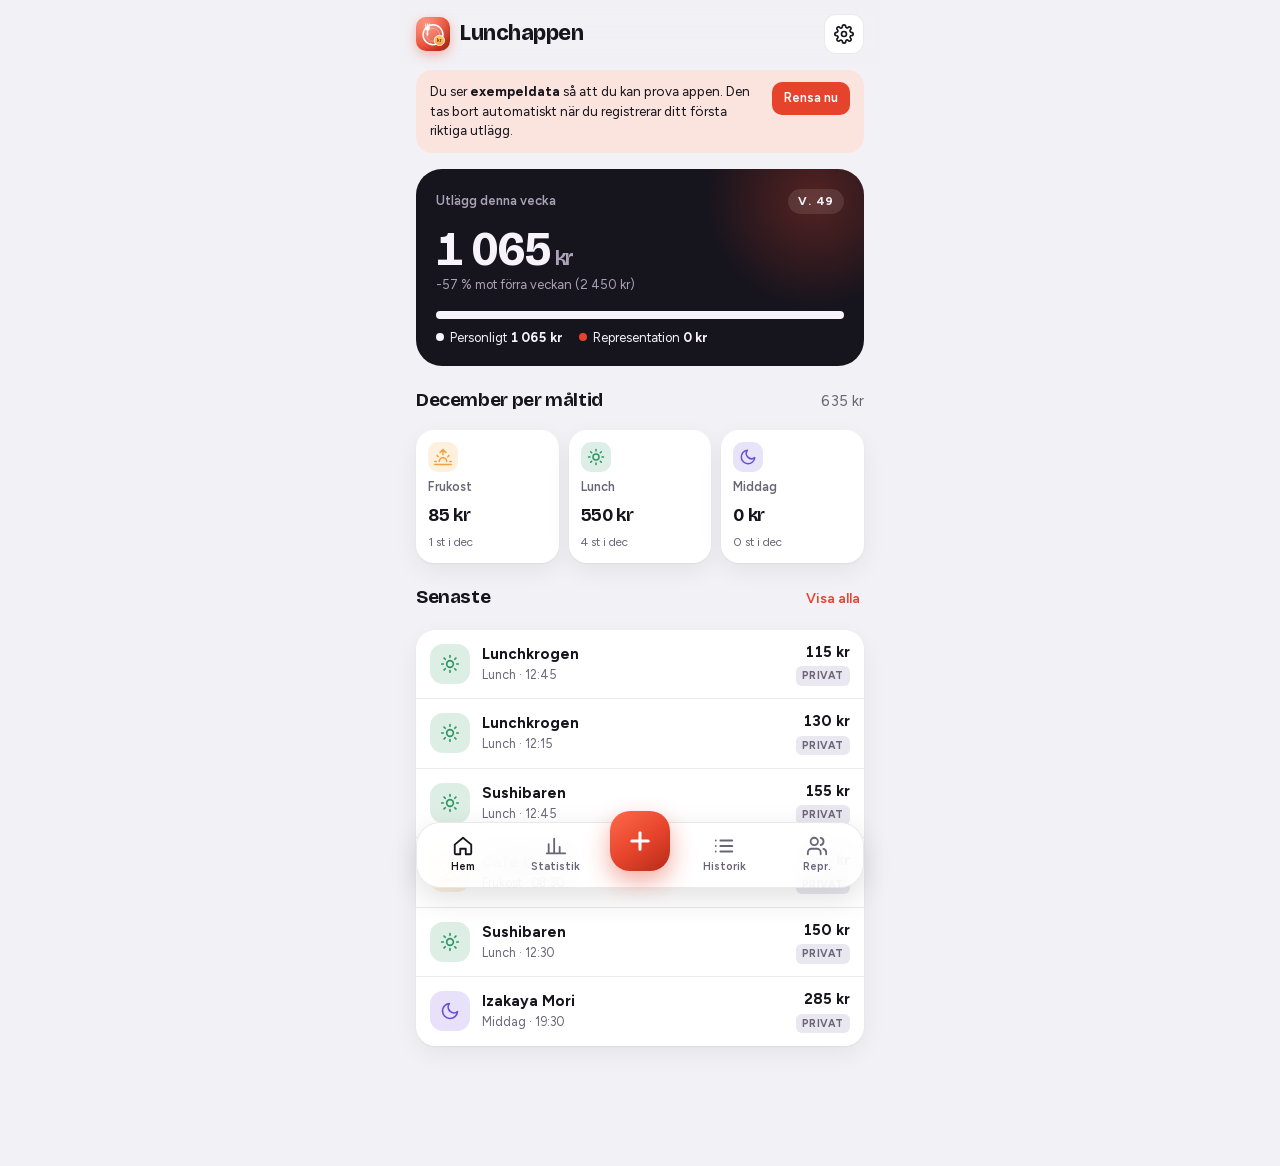
==== commit 023419b8: "Välj restaurang själv bland förslagen, svep för att radera med ångra Co-Authored-By: Claude Opus 5.5" ====
--- a/ios/Lunchappen/Web/index.html
+++ b/ios/Lunchappen/Web/index.html
@@ -92,8 +92,18 @@
 .link{border:0;background:none;color:var(--accent);font-weight:600;font-size:14px;padding:4px}
 .list{background:var(--surface);border-radius:var(--r);box-shadow:var(--shadow);overflow:hidden}
 .item{display:flex;align-items:center;gap:12px;padding:12px 14px;border:0;background:none;width:100%;text-align:left;border-top:1px solid var(--line)}
-.item:first-child{border-top:0}
+.sw{position:relative;overflow:hidden;border-top:1px solid var(--line)}
+.sw:first-child{border-top:0}
+.sw .item{border-top:0;background:var(--surface);position:relative;z-index:1;transition:transform .22s cubic-bezier(.2,.8,.2,1);touch-action:pan-y}
+.sw.drag .item{transition:none}
+.sw-del{position:absolute;top:0;right:0;bottom:0;width:96px;border:0;background:var(--accent);color:var(--accent-ink);font-weight:700;font-size:14px;display:flex;flex-direction:column;align-items:center;justify-content:center;gap:3px}
+.sw-del svg{width:20px;height:20px}
+.sw-del{visibility:hidden}
+.sw.reveal .sw-del{visibility:visible}
 .item:active{background:var(--surface-2)}
+.hint{font-size:12.5px;color:var(--muted);margin:-6px 0 0}
+.toast .undo{border:0;background:none;color:inherit;font-weight:800;text-decoration:underline;margin-left:10px;padding:2px 4px;pointer-events:auto}
+.toast.has-undo{pointer-events:auto}
 .item .ic{flex:none;width:40px;height:40px;border-radius:13px;display:grid;place-items:center}
 .item .ic svg{width:20px;height:20px}
 .item .mid{flex:1;min-width:0}
@@ -391,9 +401,39 @@
 function itemHTML(e){
   const d=parseLocal(e.date);const M=MEALS[e.meal]||MEALS.lunch;
   const sub=[M.n,pad(d.getHours())+':'+pad(d.getMinutes()),e.type==='representation'&&e.guests?e.guests:''].filter(Boolean).join(' · ');
-  return '<button class="item" data-edit="'+esc(e.id)+'">'+mealIcon(e.meal)+
+  return '<div class="sw"><button class="sw-del" data-del="'+esc(e.id)+'" tabindex="-1">'+TRASH+'Radera</button><button class="item" data-edit="'+esc(e.id)+'">'+mealIcon(e.meal)+
     '<span class="mid"><span class="t">'+esc(e.place||'Restaurang')+'</span><span class="s">'+esc(sub)+'</span></span>'+
-    '<span class="amt num">'+fmt(e.amount)+'<br><span class="tag '+(e.type==='representation'?'repr">Repr':'pers">Privat')+'</span></span></button>';
+    '<span class="amt num">'+fmt(e.amount)+'<br><span class="tag '+(e.type==='representation'?'repr">Repr':'pers">Privat')+'</span></span></button></div>';
+}
+const TRASH='<svg viewBox="0 0 24 24" fill="none" stroke="currentColor" stroke-width="2.2" stroke-linecap="round" stroke-linejoin="round"><path d="M3 6h18M8 6V4h8v2M19 6l-1 14H6L5 6M10 11v6M14 11v6"/></svg>';
+
+/* swipe left on a list row to reveal Radera */
+const SW_W=96;let swOpen=null,swDrag=null;
+function swSet(row,x){row.querySelector('.item').style.transform=x?'translateX('+x+'px)':'';clearTimeout(row._swT);if(x)row.classList.add('reveal');else row._swT=setTimeout(()=>row.classList.remove('reveal'),240)}
+function swClose(){if(swOpen){swSet(swOpen,0);swOpen=null}}
+document.addEventListener('pointerdown',ev=>{
+  const row=ev.target.closest('.sw');
+  if(swOpen&&swOpen!==row)swClose();
+  if(!row||ev.target.closest('.sw-del')||ev.pointerType==='mouse'&&ev.button!==0)return;
+  swDrag={row:row,x0:ev.clientX,y0:ev.clientY,base:swOpen===row?-SW_W:0,dx:0,on:false,moved:false};
+});
+document.addEventListener('pointermove',ev=>{
+  const d=swDrag;if(!d)return;
+  const dx=ev.clientX-d.x0,dy=ev.clientY-d.y0;
+  if(!d.on){if(Math.abs(dx)<8&&Math.abs(dy)<8)return;if(Math.abs(dy)>Math.abs(dx)){swDrag=null;return}d.on=true;d.row.classList.add('drag')}
+  d.moved=true;d.dx=Math.max(-SW_W*1.4,Math.min(0,d.base+dx));swSet(d.row,d.dx);
+});
+function swEnd(){
+  const d=swDrag;swDrag=null;if(!d||!d.on)return;
+  d.row.classList.remove('drag');
+  if(d.dx<-SW_W/2){swSet(d.row,-SW_W);swOpen=d.row}else{swSet(d.row,0);if(swOpen===d.row)swOpen=null}
+  d.row.dataset.swiped='1';setTimeout(()=>{delete d.row.dataset.swiped},50);
+}
+document.addEventListener('pointerup',swEnd);document.addEventListener('pointercancel',swEnd);
+function deleteEntry(id){
+  const i=state.entries.findIndex(e=>e.id===id);if(i<0)return;
+  const removed=state.entries.splice(i,1)[0];swOpen=null;save();render();
+  toast('Utlägget är raderat',false,()=>{state.entries.splice(Math.min(i,state.entries.length),0,removed);save();render();toast('Utlägget är tillbaka')});
 }
 function sorted(list){return list.slice().sort((a,b)=>a.date<b.date?1:a.date>b.date?-1:0)}
 function bannerHTML(){
@@ -504,7 +544,7 @@
   const head=reprOnly?
     '<h2 class="view-title">Representation</h2><p class="muted" style="margin:-8px 0 0">Alla måltider du markerat som representation, med deltagare och syfte.</p>'+
     '<div class="card"><div class="kpis"><div class="kpi"><div class="k">I år</div><div class="v num">'+fmt(sum(inRange(range('year',new Date())),e=>e.type==='representation'))+'</div></div><div class="kpi"><div class="k">Denna månad</div><div class="v num">'+fmt(sum(inRange(range('month',new Date())),e=>e.type==='representation'))+'</div></div></div></div>'
-    :'<h2 class="view-title">Historik</h2><div class="chips" role="group" aria-label="Filter">'+[['all','Alla'],['personlig','Personligt'],['representation','Representation']].map(([k,l])=>'<button class="chip" data-filter="'+k+'" aria-pressed="'+(ui.filter===k)+'">'+l+'</button>').join('')+'</div>';
+    :'<h2 class="view-title">Historik</h2><p class="hint">Svep ett utlägg åt vänster för att radera det, eller tryck på det för att ändra.</p><div class="chips" role="group" aria-label="Filter">'+[['all','Alla'],['personlig','Personligt'],['representation','Representation']].map(([k,l])=>'<button class="chip" data-filter="'+k+'" aria-pressed="'+(ui.filter===k)+'">'+l+'</button>').join('')+'</div>';
   $('#view').innerHTML=(reprOnly?'':bannerHTML())+head+
    '<input class="search" id="q" type="search" placeholder="Sök restaurang, deltagare, syfte…" value="'+esc(ui.q)+'" aria-label="Sök">'+
    '<div id="groups">'+(groups.length?groups.map(g=>'<div class="dayhead"><span>'+esc(dayLabel(g.d))+'</span><span class="num">'+fmt(sum(g.items))+'</span></div><div class="list">'+g.items.map(itemHTML).join('')+'</div>').join(''):
@@ -621,8 +661,7 @@
   list.sort((a,b)=>(a.d-(a.known?40:0))-(b.d-(b.known?40:0)));
   const top=list.slice(0,6);
   if(!top.length){box.innerHTML=nearStatus(netFail?'Kunde inte nå kartan. Skriv in restaurangen själv.':'Inga restauranger hittades inom '+RADIUS+' m.');return}
-  const inp=$('#f-place');let msg='Restauranger nära dig';
-  if(inp&&!ctx.typed&&!inp.value.trim()){inp.value=top[0].name;msg='Ifylld automatiskt: <b>'+esc(top[0].name)+'</b>, '+top[0].d+' m bort. Fel ställe? Välj ett annat.'}
+  const inp=$('#f-place');const msg='Restauranger nära dig. Tryck för att välja.';
   box.innerHTML=nearStatus(msg)+'<div class="quick">'+top.map(x=>'<button type="button" class="nb" data-place="'+esc(x.name)+'" aria-pressed="'+(inp&&inp.value===x.name)+'">'+esc(x.name)+'<small>'+x.d+' m</small></button>').join('')+'</div>';
 }
 function submitEntry(){
@@ -655,7 +694,7 @@
     '<div class="card field"><label id="lbl-theme">Utseende</label><div class="seg" role="group" aria-labelledby="lbl-theme">'+[['auto','Automatiskt'],['light','Ljust'],['dark','Mörkt']].map(([k,l])=>'<button type="button" data-theme-pick="'+k+'" aria-pressed="'+((state.settings.theme||'auto')===k)+'">'+l+'</button>').join('')+'</div><p style="margin:2px 0 0;font-size:13px;color:var(--muted)">Automatiskt följer telefonens inställning.</p></div>'+
     '<button class="navrow" data-act="budget"><span class="mid"><b>Veckobudget</b><span>'+budgetSummary()+'</span></span><svg viewBox="0 0 24 24" fill="none" stroke="currentColor" stroke-width="2.2" stroke-linecap="round"><path d="m9 18 6-6-6-6"/></svg></button>'+
     '<div class="card field"><label for="s-cur">Valuta</label><select id="s-cur">'+curs.map(c=>'<option'+(state.settings.currency===c?' selected':'')+'>'+c+'</option>').join('')+'</select></div>'+
-    '<label class="switch'+(state.settings.autoPlace!==false?' on':'')+'" id="sw-loc"><span class="txt"><b>Hitta restaurang automatiskt</b><span>Använder din position och '+(NATIVE?'Apple Kartor':'OpenStreetMap')+'. Positionen skickas bara för att söka restauranger och sparas med utlägget i telefonen.</span></span><span class="tgl"><input type="checkbox" id="s-loc"'+(state.settings.autoPlace!==false?' checked':'')+'><i></i></span></label>'+
+    '<label class="switch'+(state.settings.autoPlace!==false?' on':'')+'" id="sw-loc"><span class="txt"><b>Föreslå restauranger nära mig</b><span>Använder din position och '+(NATIVE?'Apple Kartor':'OpenStreetMap')+'. Positionen skickas bara för att söka restauranger och sparas med utlägget i telefonen.</span></span><span class="tgl"><input type="checkbox" id="s-loc"'+(state.settings.autoPlace!==false?' checked':'')+'><i></i></span></label>'+
     '<div class="card"><b>Exportera</b><p>CSV öppnas i Excel eller Numbers. Kolumner: datum, måltid, typ, restaurang, belopp, deltagare och syfte.</p><div class="two" style="margin-top:12px"><button class="btn ghost" data-act="csv">Ladda ner CSV</button><button class="btn ghost" data-act="copycsv">Kopiera CSV</button></div></div>'+
     '<div class="card"><b>Säkerhetskopia</b><p>Datan sparas bara i den här enheten. Spara en kopia ibland, eller flytta datan till en ny telefon.</p><div class="two" style="margin-top:12px"><button class="btn ghost" data-act="backup">Spara kopia</button><label class="btn ghost" style="text-align:center;cursor:pointer">Återställ<input type="file" id="s-import" accept="application/json,.json" hidden></label></div></div>'+
     '<div class="card"><b>Lägg till på hemskärmen</b><ol class="howto"><li><b>iPhone:</b> öppna i Safari, tryck på Dela och välj Lägg till på hemskärmen.</li><li><b>Android:</b> öppna i Chrome, tryck på menyn och välj Installera app.</li></ol><button class="btn ghost" data-act="install" id="s-install" style="margin-top:12px" hidden>Installera nu</button></div>'+
@@ -675,7 +714,9 @@
 }
 
 let toastT;
-function toast(m,warn){const t=$('#toast');t.classList.toggle('warn',!!warn);if(warn)t.innerHTML='<svg viewBox="0 0 24 24" fill="none" stroke="currentColor" stroke-width="2.2" stroke-linecap="round" stroke-linejoin="round"><path d="M10.3 3.9 1.8 18a2 2 0 0 0 1.7 3h17a2 2 0 0 0 1.7-3L13.7 3.9a2 2 0 0 0-3.4 0zM12 9v4M12 17h.01"/></svg><span>'+esc(m)+'</span>';else t.textContent=m;t.classList.add('on');clearTimeout(toastT);toastT=setTimeout(()=>t.classList.remove('on'),warn?5500:2600)}
+function toast(m,warn,undo){const t=$('#toast');t.classList.toggle('warn',!!warn);t.classList.toggle('has-undo',!!undo);if(warn)t.innerHTML='<svg viewBox="0 0 24 24" fill="none" stroke="currentColor" stroke-width="2.2" stroke-linecap="round" stroke-linejoin="round"><path d="M10.3 3.9 1.8 18a2 2 0 0 0 1.7 3h17a2 2 0 0 0 1.7-3L13.7 3.9a2 2 0 0 0-3.4 0zM12 9v4M12 17h.01"/></svg><span>'+esc(m)+'</span>';else t.textContent=m;
+  if(undo){const b=document.createElement('button');b.className='undo';b.textContent='Ångra';b.onclick=()=>{t.classList.remove('on','has-undo');undo()};t.appendChild(b)}
+  t.classList.add('on');clearTimeout(toastT);toastT=setTimeout(()=>t.classList.remove('on','has-undo'),warn||undo?5500:2600)}
 
 /* ---------- weekly budget ---------- */
 function budget(){return Object.assign({amount:0,scope:'lunch',warn:true},state.settings.budget||{})}
@@ -734,6 +775,8 @@
 /* ---------- events ---------- */
 document.addEventListener('click',ev=>{
   const t=ev.target.closest('button,[data-edit]');if(!t)return;
+  if(t.dataset.del){deleteEntry(t.dataset.del);return}
+  if(t.dataset.edit){const row=t.closest('.sw');if(row&&(row.dataset.swiped||row===swOpen)){if(row===swOpen&&!row.dataset.swiped)swClose();return}}
   if(t.dataset.tab){ui.tab=t.dataset.tab;window.scrollTo(0,0);render();return}
   if(t.id==='btn-add'){openEntry(null);return}
   if(t.id==='btn-settings'){openSettings();return}
@@ -756,7 +799,7 @@
   else if(act==='clear-samples'){state.entries=[];state.sampleMode=false;save();render();toast('Exempeldatan är borttagen')}
   else if(act==='delete'){
     if(!sheetCtx.armed){sheetCtx.armed=true;t.classList.add('armed');t.textContent='Tryck igen för att radera';return}
-    state.entries=state.entries.filter(e=>e.id!==sheetCtx.id);save();closeSheet();render();toast('Utlägget är raderat');
+    const delId=sheetCtx.id;closeSheet();deleteEntry(delId);
   }
   else if(act==='csv')download('lunchappen-'+toLocalStr(new Date()).slice(0,10)+'.csv',toCSV(),'text/csv;charset=utf-8');
   else if(act==='copycsv'){
@@ -776,7 +819,7 @@
   if(t.id==='f-repr'){$('#sw').classList.toggle('on',t.checked);$('#sw-sub').textContent=t.checked?'Ange deltagare och syfte nedan':'Av: registreras som personligt utlägg';$('#rf').hidden=!t.checked;if(t.checked)setTimeout(()=>$('#f-guests').focus(),50)}
   else if(t.id==='f-date'&&sheetCtx&&!sheetCtx.id){const d=parseLocal(t.value);if(!isNaN(d)){const m=mealFor(d);const b=document.querySelector('[data-meal="'+m+'"]');b&&b.click()}}
   else if(t.id==='b-warn'){$('#sw-bw').classList.toggle('on',t.checked)}
-  else if(t.id==='s-loc'){state.settings.autoPlace=t.checked;$('#sw-loc').classList.toggle('on',t.checked);save();toast(t.checked?'Restaurang hittas automatiskt':'Automatisk restaurang avstängd')}
+  else if(t.id==='s-loc'){state.settings.autoPlace=t.checked;$('#sw-loc').classList.toggle('on',t.checked);save();toast(t.checked?'Restaurangförslag på':'Restaurangförslag av')}
   else if(t.id==='s-cur'){state.settings.currency=t.value;save();render();toast('Valuta: '+t.value)}
   else if(t.id==='s-import'&&t.files[0]){
     const r=new FileReader();r.onload=()=>{try{const s=JSON.parse(r.result);if(!s||!Array.isArray(s.entries))throw 0;state={entries:s.entries,settings:s.settings||{currency:'SEK'},sampleMode:false};save();closeSheet();render();toast(s.entries.length+' utlägg återställda')}catch(e){toast('Filen kunde inte läsas. Välj en kopia som sparats från Lunchappen.')}};r.readAsText(t.files[0]);
